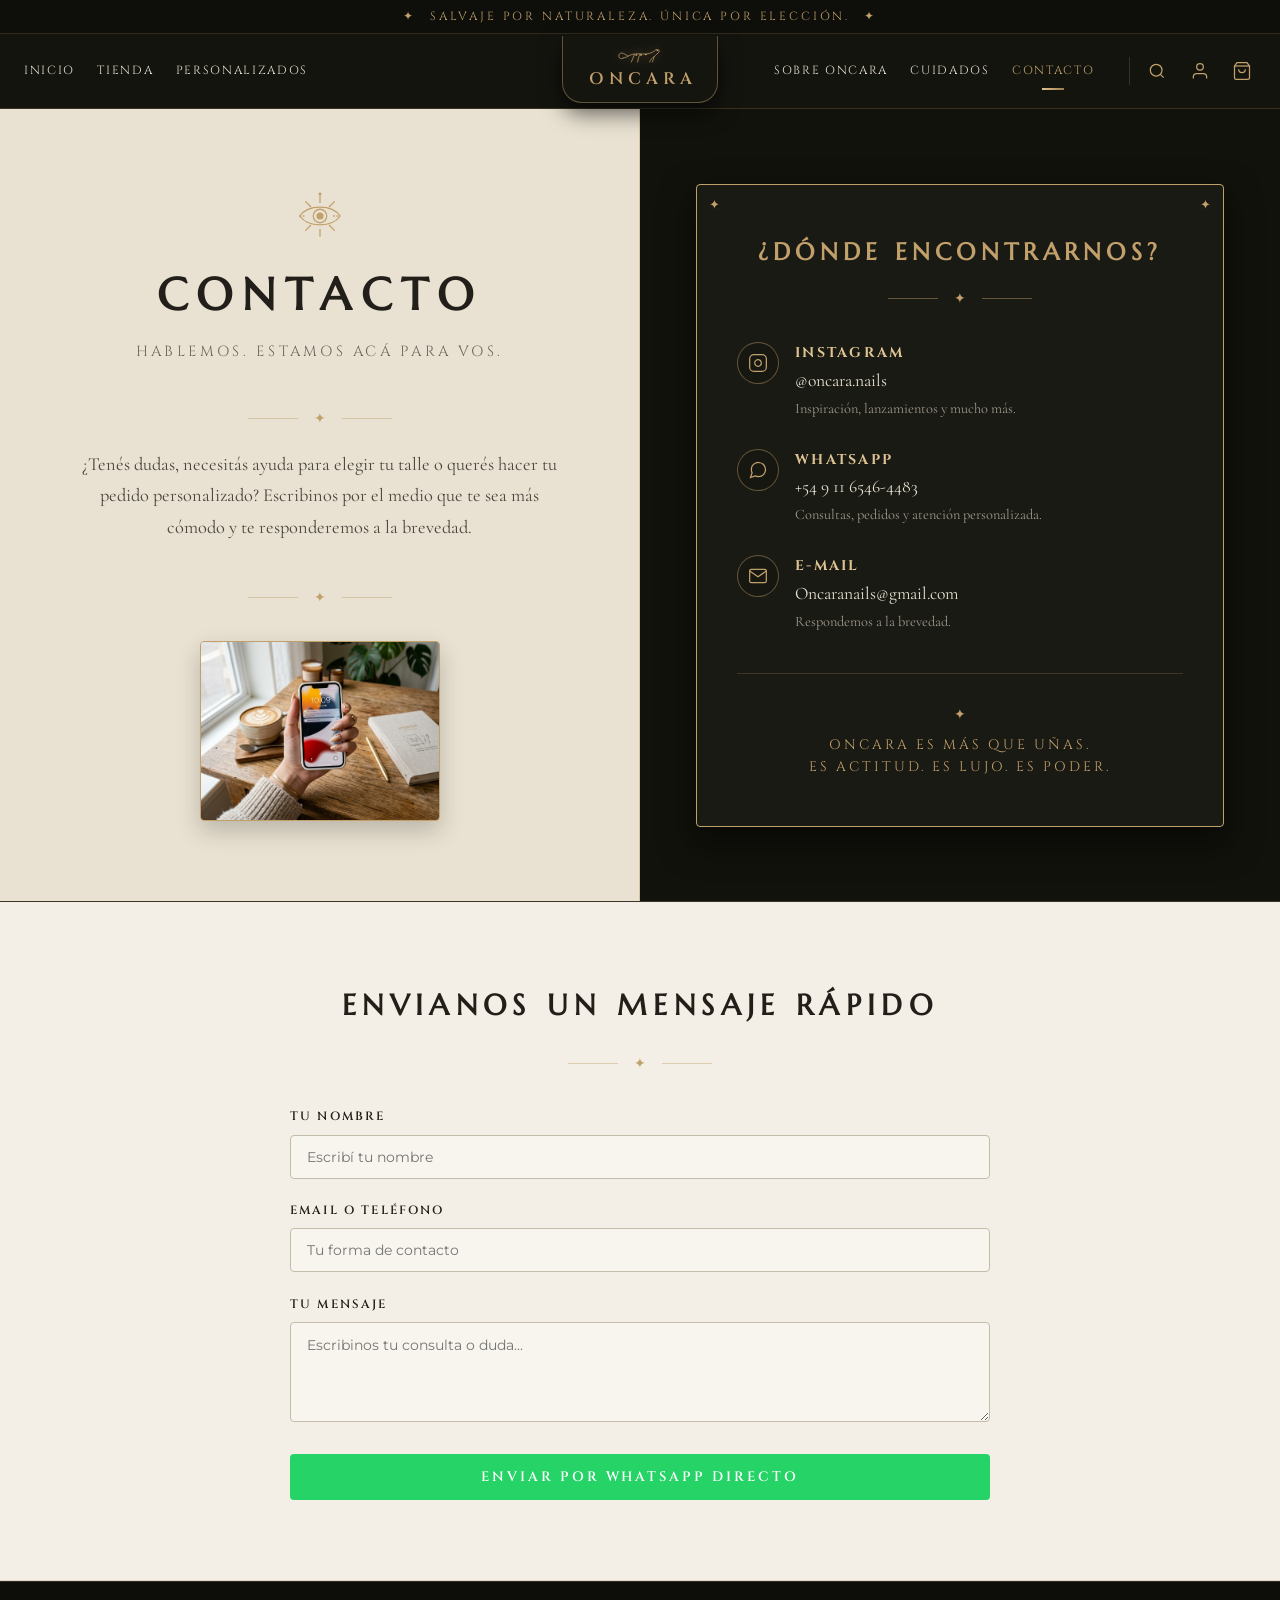
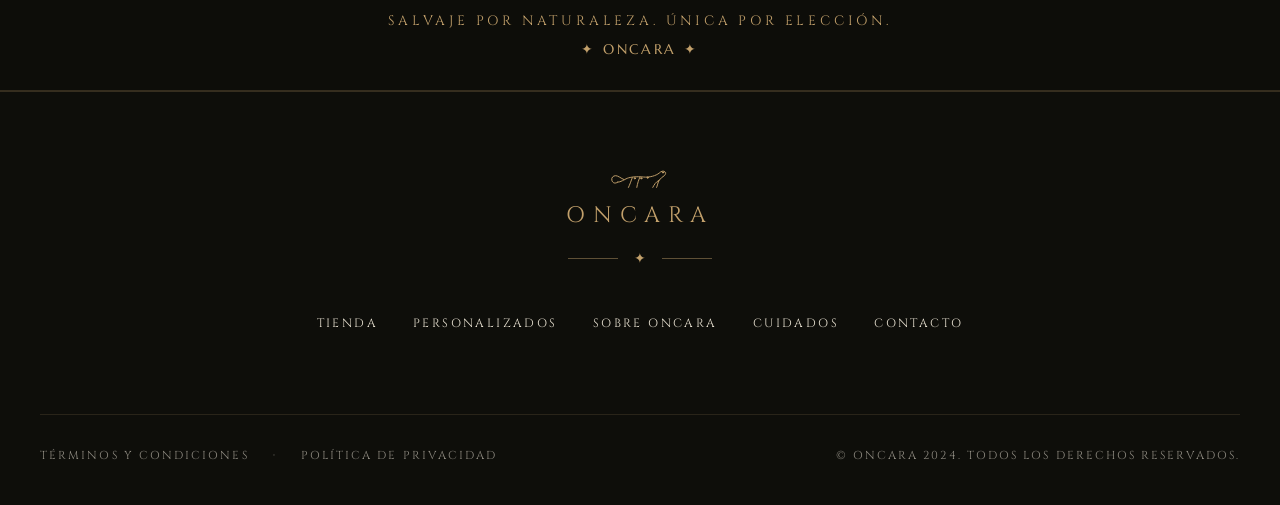
==== contacto.html @ ef911a29 "Initial commit - Oncara Nails website" ====
<!DOCTYPE html>
<html lang="es">
<head>
  <meta charset="UTF-8">
  <meta name="viewport" content="width=device-width, initial-scale=1.0">
  <title>Contacto — Hablemos. Estamos Acá Para Vos. | ONCARA</title>
  <meta name="description" content="Comunicate con Oncara. Atención personalizada por WhatsApp, Instagram y correo para dudas, asesoramiento de talles y pedidos personalizados.">
  <link rel="stylesheet" href="css/style.css">
  <link rel="icon" type="image/svg+xml" href="assets/icons/logo-jaguar.svg">
</head>
<body>

  <!-- Top Announcement Bar -->
  <div class="header-top-banner">
    <span>✦</span>
    <span>SALVAJE POR NATURALEZA. ÚNICA POR ELECCIÓN.</span>
    <span>✦</span>
  </div>

  <!-- Main Header -->
  <header class="main-header">
    <div class="header-inner">
      <nav class="nav-left">
        <a href="index.html" class="nav-link">INICIO</a>
        <a href="tienda.html" class="nav-link">TIENDA</a>
        <a href="personalizados.html" class="nav-link">PERSONALIZADOS</a>
      </nav>

      <a href="index.html" class="brand-center-badge">
        <img src="assets/icons/logo-jaguar.svg" alt="Oncara Jaguar" class="brand-logo-img">
        <span class="brand-title">ONCARA</span>
      </a>

      <div class="nav-right">
        <a href="sobre-oncara.html" class="nav-link">SOBRE ONCARA</a>
        <a href="cuidados.html" class="nav-link">CUIDADOS</a>
        <a href="contacto.html" class="nav-link active">CONTACTO</a>

        <div class="header-actions">
          <button class="icon-btn search-toggle-btn" title="Buscar" aria-label="Buscar">
            <svg viewBox="0 0 24 24" fill="none" stroke="currentColor" stroke-width="1.5"><circle cx="11" cy="11" r="7"/><line x1="20" y1="20" x2="16" y2="16"/></svg>
          </button>
          <a href="contacto.html" class="icon-btn" title="Mi Cuenta / Contacto" aria-label="Cuenta">
            <svg viewBox="0 0 24 24" fill="none" stroke="currentColor" stroke-width="1.5"><path d="M20 21v-2a4 4 0 0 0-4-4H8a4 4 0 0 0-4 4v2"/><circle cx="12" cy="7" r="4"/></svg>
          </a>
          <button class="icon-btn cart-toggle-btn" title="Bolsa de Pedidos" aria-label="Carrito">
            <svg viewBox="0 0 24 24" fill="none" stroke="currentColor" stroke-width="1.5"><path d="M6 2L3 6v14a2 2 0 0 0 2 2h14a2 2 0 0 0 2-2V6l-3-4z"/><line x1="3" y1="6" x2="21" y2="6"/><path d="M16 10a4 4 0 0 1-8 0"/></svg>
            <span class="badge-count" style="display:none;">0</span>
          </button>
        </div>
      </div>

      <button class="mobile-menu-btn" aria-label="Menú">
        <span></span>
        <span></span>
        <span></span>
      </button>
    </div>
  </header>

  <!-- Mobile Nav Drawer -->
  <div class="mobile-nav-backdrop"></div>
  <aside class="mobile-nav">
    <div>
      <button class="mobile-nav-close" aria-label="Cerrar">&times;</button>
      <div style="text-align:center; margin-top:1.5rem;">
        <img src="assets/icons/logo-jaguar.svg" alt="Oncara" style="width:48px; margin:0 auto 8px;">
        <span class="font-caps" style="color:var(--gold); letter-spacing:0.3em; font-size:1.1rem;">ONCARA</span>
      </div>
      <ul class="mobile-nav-links">
        <li><a href="index.html" class="mobile-nav-link">INICIO</a></li>
        <li><a href="tienda.html" class="mobile-nav-link">TIENDA</a></li>
        <li><a href="personalizados.html" class="mobile-nav-link">PERSONALIZADOS</a></li>
        <li><a href="sobre-oncara.html" class="mobile-nav-link">SOBRE ONCARA</a></li>
        <li><a href="cuidados.html" class="mobile-nav-link">CUIDADOS</a></li>
        <li><a href="contacto.html" class="mobile-nav-link active">CONTACTO</a></li>
      </ul>
    </div>
    <div class="mobile-nav-footer">
      <button class="btn btn-gold cart-toggle-btn" style="width:100%;">VER MI BOLSA</button>
    </div>
  </aside>

  <!-- SECTION: CONTACTO SPLIT (Faithful to media_1790832886412.jpg - Bottom Half) -->
  <section class="section-contacto-split">
    <!-- Left Cream Column -->
    <div class="contacto-left-cream">
      <img src="assets/icons/eye-rays.svg" alt="Mística" style="width:54px; margin-bottom:1rem;">
      <h1 class="contacto-title">CONTACTO</h1>
      <p class="contacto-subtitle">HABLEMOS. ESTAMOS ACÁ PARA VOS.</p>
      
      <div class="ornament-divider">
        <span class="ornament-star">✦</span>
      </div>

      <p class="contacto-desc">
        ¿Tenés dudas, necesitás ayuda para elegir tu talle o querés hacer tu pedido personalizado? Escribinos por el medio que te sea más cómodo y te responderemos a la brevedad.
      </p>

      <div class="ornament-divider" style="margin: 0.5rem 0 2rem; justify-content: flex-start;">
        <span class="ornament-star">✦</span>
      </div>

      <div class="contacto-bottom-still">
        <img src="assets/images/contacto_hand_master.jpg?v=oncara6" alt="Contacto Oncara Nails - Hablemos">
      </div>
    </div>

    <!-- Right Dark Luxury Column -->
    <div class="contacto-right-card-wrap">
      <div class="contacto-luxury-card card-filigree-corners">
        <h2 class="donde-encontrarnos-title">¿DÓNDE ENCONTRARNOS?</h2>
        
        <div class="ornament-divider" style="margin-top:-1.2rem; margin-bottom:2rem;">
          <span class="ornament-star">✦</span>
        </div>

        <div class="contact-channels-list">
          <!-- Instagram -->
          <div class="contact-channel-item">
            <div class="channel-icon">
              <svg viewBox="0 0 24 24" fill="none" stroke="currentColor" stroke-width="1.5"><rect x="2" y="2" width="20" height="20" rx="5"/><path d="M16 11.37A4 4 0 1 1 12.63 8 4 4 0 0 1 16 11.37z"/><line x1="17.5" y1="6.5" x2="17.51" y2="6.5"/></svg>
            </div>
            <div class="channel-info">
              <h4>INSTAGRAM</h4>
              <a href="https://instagram.com/oncara.nails" target="_blank">@oncara.nails</a>
              <p>Inspiración, lanzamientos y mucho más.</p>
            </div>
          </div>

          <!-- WhatsApp -->
          <div class="contact-channel-item">
            <div class="channel-icon">
              <svg viewBox="0 0 24 24" fill="none" stroke="currentColor" stroke-width="1.5"><path d="M21 11.5a8.38 8.38 0 0 1-.9 3.8 8.5 8.5 0 0 1-7.6 4.7 8.38 8.38 0 0 1-3.8-.9L3 21l1.9-5.7a8.38 8.38 0 0 1-.9-3.8 8.5 8.5 0 0 1 4.7-7.6 8.38 8.38 0 0 1 3.8-.9h.5a8.48 8.48 0 0 1 8 8v.5z"/></svg>
            </div>
            <div class="channel-info">
              <h4>WHATSAPP</h4>
              <a href="https://wa.me/5491165464483?text=Hola%20Oncara!%20Quisiera%20hacer%20una%20consulta" target="_blank">+54 9 11 6546-4483</a>
              <p>Consultas, pedidos y atención personalizada.</p>
            </div>
          </div>

          <!-- Email -->
          <div class="contact-channel-item">
            <div class="channel-icon">
              <svg viewBox="0 0 24 24" fill="none" stroke="currentColor" stroke-width="1.5"><path d="M4 4h16c1.1 0 2 .9 2 2v12c0 1.1-.9 2-2 2H4c-1.1 0-2-.9-2-2V6c0-1.1.9-2 2-2z"/><polyline points="22,6 12,13 2,6"/></svg>
            </div>
            <div class="channel-info">
              <h4>E-MAIL</h4>
              <a href="mailto:Oncaranails@gmail.com">Oncaranails@gmail.com</a>
              <p>Respondemos a la brevedad.</p>
            </div>
          </div>
        </div>

        <!-- Quote Box -->
        <div class="contact-quote-box">
          <div class="ornament-star" style="margin-bottom:8px;">✦</div>
          <p class="contact-quote-text">
            ONCARA ES MÁS QUE UÑAS.<br>
            ES ACTITUD. ES LUJO. ES PODER.
          </p>
        </div>
      </div>
    </div>
  </section>

  <!-- QUICK MESSAGE FORM SECTION (Cream Background) -->
  <section class="section-custom-form" style="background-color: var(--bg-cream-light);">
    <div class="custom-form-container" style="max-width: 700px;">
      <h2 class="form-main-title" style="font-size: 1.8rem; margin-bottom: 1.5rem;">ENVIANOS UN MENSAJE RÁPIDO</h2>
      
      <div class="ornament-divider" style="margin-bottom: 2rem;">
        <span class="ornament-star">✦</span>
      </div>

      <form onsubmit="event.preventDefault(); const n = document.querySelector('#contactName').value; const m = document.querySelector('#contactMsg').value; window.open(`https://wa.me/5491165464483?text=Hola!%20Soy%20${encodeURIComponent(n)}%20y%20les%20escribo%20desde%20la%20web:%20${encodeURIComponent(m)}`, '_blank');">
        <div class="form-group">
          <label class="form-label" for="contactName">TU NOMBRE</label>
          <input type="text" id="contactName" placeholder="Escribí tu nombre" required class="form-input">
        </div>

        <div class="form-group">
          <label class="form-label" for="contactEmail">EMAIL O TELÉFONO</label>
          <input type="text" id="contactEmail" placeholder="Tu forma de contacto" required class="form-input">
        </div>

        <div class="form-group">
          <label class="form-label" for="contactMsg">TU MENSAJE</label>
          <textarea id="contactMsg" placeholder="Escribinos tu consulta o duda..." required class="form-textarea" style="min-height:100px;"></textarea>
        </div>

        <div class="form-submit-row" style="margin-top: 1.5rem;">
          <button type="submit" class="btn btn-whatsapp" style="width: 100%; padding: 14px;">
            ENVIAR POR WHATSAPP DIRECTO
          </button>
        </div>
      </form>
    </div>
  </section>

  <!-- BOTTOM FINAL TAGLINE STRIP -->
  <section class="section-final-tagline">
    <span>SALVAJE POR NATURALEZA. ÚNICA POR ELECCIÓN.</span>
    <div style="margin-top:6px;">
      <span style="letter-spacing:0.2em; font-family:var(--font-heading); color:var(--gold);">✦ ONCARA ✦</span>
    </div>
  </section>

  <!-- MAIN FOOTER -->
  <footer class="main-footer">
    <div class="footer-top">
      <div class="footer-logo-wrap">
        <img src="assets/icons/logo-jaguar.svg" alt="Oncara Jaguar" class="footer-logo-img">
        <span class="footer-brand-name">ONCARA</span>
        <div class="ornament-divider" style="margin: 0.8rem 0;">
          <span class="ornament-star">✦</span>
        </div>
      </div>

      <nav class="footer-nav">
        <a href="tienda.html" class="footer-nav-link">TIENDA</a>
        <a href="personalizados.html" class="footer-nav-link">PERSONALIZADOS</a>
        <a href="sobre-oncara.html" class="footer-nav-link">SOBRE ONCARA</a>
        <a href="cuidados.html" class="footer-nav-link">CUIDADOS</a>
        <a href="contacto.html" class="footer-nav-link active">CONTACTO</a>
      </nav>
    </div>

    <div class="footer-bottom">
      <div class="footer-legal-links">
        <a href="#">TÉRMINOS Y CONDICIONES</a>
        <span>·</span>
        <a href="#">POLÍTICA DE PRIVACIDAD</a>
      </div>
      <div>
        <span>© ONCARA 2024. TODOS LOS DERECHOS RESERVADOS.</span>
      </div>
    </div>
  </footer>

  <!-- CART / WISHLIST DRAWER -->
  <div class="cart-drawer-backdrop"></div>
  <aside class="cart-drawer">
    <div class="cart-drawer-header">
      <span class="cart-title">TU BOLSA DE JOYAS</span>
      <button class="cart-close-btn" aria-label="Cerrar">&times;</button>
    </div>
    <div class="cart-items-body"></div>
    <div class="cart-drawer-footer">
      <div class="cart-subtotal">
        <span>SUBTOTAL</span>
        <span class="cart-subtotal-val">$0</span>
      </div>
      <button class="btn btn-whatsapp cart-checkout-btn" style="width:100%;">
        FINALIZAR POR WHATSAPP
      </button>
    </div>
  </aside>

  <!-- SEARCH MODAL -->
  <div class="modal-backdrop"></div>
  <div class="search-modal">
    <div class="search-input-wrap">
      <input type="text" id="searchInput" placeholder="Buscar canales, consultas, contacto...">
      <button class="search-close-btn">&times;</button>
    </div>
    <ul class="search-results-list"></ul>
  </div>

  <script src="js/main.js"></script>
</body>
</html>
---- css/style.css ----
/* ==========================================================================
   ONCARA — Press-On Nails de Lujo & Almas Salvajes
   Enhanced Stylesheet & Luxury Framing System
   ========================================================================== */

@import url('https://fonts.googleapis.com/css2?family=Cinzel:wght@400;500;600;700&family=Cormorant+Garamond:ital,wght@0,300;0,400;0,500;0,600;0,700;1,400;1,600&family=Cormorant+SC:wght@400;500;600;700&family=Marcellus&family=Montserrat:wght@300;400;500;600&family=Playfair+Display:ital,wght@0,400;0,600;0,700;1,400&display=swap');

:root {
  --bg-dark: #151510;
  --bg-dark-card: #1c1c15;
  --bg-dark-accent: #23251c;
  --bg-cream: #E9E2D2;
  --bg-cream-card: #dfd7c3;
  --bg-cream-light: #F4EFE6;
  --bg-olive: #3A4028;
  --bg-olive-dark: #272C1B;
  --bordeaux: #5A1F22;
  
  --gold: #C2A06B;
  --gold-light: #DFC493;
  --gold-dark: #967645;
  --gold-gradient: linear-gradient(135deg, #DFC493 0%, #C2A06B 50%, #967645 100%);
  --gold-glow: 0 0 15px rgba(194, 160, 107, 0.35);
  
  --text-dark: #221F1A;
  --text-cream: #E9E2D2;
  --text-gold: #C2A06B;
  --text-muted: #8E8A80;
  --text-muted-dark: #6C685F;
  
  --border-gold: rgba(194, 160, 107, 0.45);
  --border-gold-subtle: rgba(194, 160, 107, 0.22);
  --border-cream: rgba(233, 226, 210, 0.2);
  
  --font-serif: 'Cormorant Garamond', 'Playfair Display', Georgia, serif;
  --font-heading: 'Marcellus', 'Cinzel', serif;
  --font-caps: 'Cinzel', 'Cormorant SC', serif;
  --font-sans: 'Montserrat', -apple-system, BlinkMacSystemFont, sans-serif;
  
  --transition: all 0.35s cubic-bezier(0.25, 1, 0.5, 1);
  --radius-sm: 4px;
  --radius-md: 8px;
}

/* Base Reset */
*, *::before, *::after {
  box-sizing: border-box;
  margin: 0;
  padding: 0;
}

html {
  scroll-behavior: smooth;
  font-size: 16px;
  background-color: var(--bg-dark);
  overflow-x: hidden;
  width: 100%;
}

body {
  font-family: var(--font-serif);
  color: var(--text-cream);
  background-color: var(--bg-dark);
  line-height: 1.6;
  overflow-x: hidden;
  width: 100%;
  max-width: 100vw;
  position: relative;
  -webkit-font-smoothing: antialiased;
}

a {
  color: inherit;
  text-decoration: none;
  transition: var(--transition);
}

img {
  max-width: 100%;
  height: auto;
  display: block;
}

button, input, select, textarea {
  font-family: inherit;
}

/* Screen reader only utility */
.sr-only {
  position: absolute;
  width: 1px;
  height: 1px;
  padding: 0;
  margin: -1px;
  overflow: hidden;
  clip: rect(0, 0, 0, 0);
  border: 0;
}

/* ==========================================================================
   Header & Navigation
   ========================================================================== */
.header-top-banner {
  background-color: #0E0E0A;
  border-bottom: 1px solid rgba(194, 160, 107, 0.2);
  padding: 7px 20px;
  text-align: center;
  font-family: var(--font-caps);
  font-size: 0.74rem;
  letter-spacing: 0.24em;
  color: var(--gold);
  display: flex;
  justify-content: center;
  align-items: center;
  gap: 14px;
}

.main-header {
  position: sticky;
  top: 0;
  z-index: 1000;
  background-color: rgba(21, 21, 16, 0.95);
  backdrop-filter: blur(12px);
  -webkit-backdrop-filter: blur(12px);
  border-bottom: 1px solid var(--border-gold-subtle);
  transition: var(--transition);
}

.main-header.scrolled {
  box-shadow: 0 6px 25px rgba(0, 0, 0, 0.5);
  background-color: rgba(18, 18, 13, 0.98);
}

.header-inner {
  max-width: 1480px;
  margin: 0 auto;
  padding: 0 2.5rem;
  display: grid;
  grid-template-columns: 1fr auto 1fr;
  column-gap: 3.5rem;
  align-items: center;
  min-height: 74px;
  position: relative;
}

.nav-left {
  display: flex;
  align-items: center;
  gap: 2rem;
  justify-content: flex-start;
}

.nav-right {
  display: flex;
  align-items: center;
  gap: 2rem;
  justify-content: flex-end;
  padding-left: 1.5rem;
}

.nav-link {
  font-family: var(--font-caps);
  font-size: 0.78rem;
  letter-spacing: 0.18em;
  color: var(--text-cream);
  text-transform: uppercase;
  position: relative;
  padding: 6px 0;
  white-space: nowrap;
  flex-shrink: 0;
  transition: var(--transition);
}

.nav-link:hover, .nav-link.active {
  color: var(--gold);
}

.nav-link.active::after {
  content: '';
  position: absolute;
  bottom: -4px;
  left: 50%;
  transform: translateX(-50%);
  width: 22px;
  height: 2px;
  background: var(--gold-gradient);
}

/* Center Hanging Badge with Leopard Logo */
.brand-center-badge {
  display: flex;
  flex-direction: column;
  align-items: center;
  justify-content: center;
  text-decoration: none;
  background-color: #151510;
  padding: 10px 26px 12px;
  border-bottom-left-radius: 20px;
  border-bottom-right-radius: 20px;
  border: 1px solid var(--border-gold);
  border-top: none;
  box-shadow: 0 10px 22px rgba(0,0,0,0.6);
  transition: var(--transition);
  margin: -2px 1rem 0;
  z-index: 10;
  flex-shrink: 0;
}

.brand-center-badge:hover {
  transform: translateY(2px);
  box-shadow: var(--gold-glow);
}

.brand-logo-img {
  width: 58px;
  height: auto;
  filter: drop-shadow(0 0 5px rgba(194, 160, 107, 0.45));
}

.brand-title {
  font-family: var(--font-caps);
  font-size: 1.15rem;
  font-weight: 600;
  letter-spacing: 0.35em;
  color: var(--gold);
  margin-top: 2px;
  margin-left: 0.35em;
}

/* Header Action Icons */
.header-actions {
  display: flex;
  align-items: center;
  gap: 1.1rem;
  margin-left: 1.2rem;
  padding-left: 1.2rem;
  border-left: 1px solid var(--border-gold-subtle);
  flex-shrink: 0;
}

.icon-btn {
  background: none;
  border: none;
  color: var(--gold);
  cursor: pointer;
  padding: 4px;
  display: flex;
  align-items: center;
  justify-content: center;
  position: relative;
  transition: var(--transition);
}

.icon-btn:hover {
  transform: translateY(-2px);
  filter: drop-shadow(0 0 6px rgba(194, 160, 107, 0.6));
}

.icon-btn svg {
  width: 20px;
  height: 20px;
}

.badge-count {
  position: absolute;
  top: -4px;
  right: -6px;
  background-color: var(--bordeaux);
  color: #fff;
  font-size: 0.65rem;
  font-family: var(--font-sans);
  font-weight: 600;
  width: 16px;
  height: 16px;
  border-radius: 50%;
  display: flex;
  align-items: center;
  justify-content: center;
  border: 1px solid var(--gold);
}

/* Mobile Toggle */
.mobile-menu-btn {
  display: none;
  background: none;
  border: none;
  cursor: pointer;
  padding: 8px;
  flex-direction: column;
  gap: 5px;
}

.mobile-menu-btn span {
  display: block;
  width: 24px;
  height: 2px;
  background-color: var(--gold);
  transition: var(--transition);
}

/* Mobile Nav Drawer */
.mobile-nav {
  position: fixed;
  top: 0;
  right: 0;
  width: 85%;
  max-width: 360px;
  height: 100vh;
  background-color: var(--bg-dark);
  border-left: 1px solid var(--border-gold);
  padding: 2.5rem 1.8rem;
  z-index: 1001;
  display: none;
  flex-direction: column;
  justify-content: space-between;
  box-shadow: -10px 0 30px rgba(0,0,0,0.8);
}

.mobile-nav.open {
  display: flex;
  animation: slideDrawer 0.3s cubic-bezier(0.25, 1, 0.5, 1) forwards;
}

@keyframes slideDrawer {
  from {
    transform: translateX(100%);
  }
  to {
    transform: translateX(0);
  }
}

.mobile-nav-close {
  align-self: flex-end;
  background: none;
  border: none;
  color: var(--gold);
  font-size: 1.8rem;
  cursor: pointer;
}

.mobile-nav-links {
  list-style: none;
  display: flex;
  flex-direction: column;
  gap: 1.5rem;
  margin-top: 2rem;
}

.mobile-nav-link {
  font-family: var(--font-caps);
  font-size: 1.05rem;
  letter-spacing: 0.2em;
  color: var(--text-cream);
  display: block;
  border-bottom: 1px solid var(--border-gold-subtle);
  padding-bottom: 0.8rem;
}

.mobile-nav-link.active, .mobile-nav-link:hover {
  color: var(--gold);
}

.mobile-nav-footer {
  text-align: center;
  padding-top: 2rem;
  border-top: 1px solid var(--border-gold-subtle);
}

.mobile-nav-backdrop {
  position: fixed;
  inset: 0;
  background-color: rgba(0,0,0,0.7);
  z-index: 1000;
  opacity: 0;
  visibility: hidden;
  transition: var(--transition);
}

.mobile-nav-backdrop.open {
  opacity: 1;
  visibility: visible;
}

/* ==========================================================================
   Common Typography, Buttons & Dividers
   ========================================================================== */
.font-heading {
  font-family: var(--font-heading);
  letter-spacing: 0.16em;
  text-transform: uppercase;
}

.font-serif {
  font-family: var(--font-serif);
}

.font-caps {
  font-family: var(--font-caps);
  letter-spacing: 0.2em;
}

.gold-text {
  color: var(--gold);
}

.dark-text {
  color: var(--text-dark);
}

.cream-text {
  color: var(--text-cream);
}

/* Buttons */
.btn {
  display: inline-flex;
  align-items: center;
  justify-content: center;
  gap: 10px;
  font-family: var(--font-caps);
  font-size: 0.78rem;
  letter-spacing: 0.22em;
  text-transform: uppercase;
  padding: 12px 28px;
  border-radius: var(--radius-sm);
  cursor: pointer;
  transition: var(--transition);
  position: relative;
  text-align: center;
}

.btn-primary-dark {
  background-color: #1A1A14;
  color: var(--gold);
  border: 1px solid var(--gold);
}

.btn-primary-dark:hover {
  background-color: var(--gold);
  color: #1A1A14;
  box-shadow: var(--gold-glow);
}

.btn-gold {
  background: var(--gold-gradient);
  color: #151510;
  border: 1px solid var(--gold-light);
  font-weight: 600;
}

.btn-gold:hover {
  background: #E8D1A8;
  box-shadow: 0 0 20px rgba(194, 160, 107, 0.6);
  transform: translateY(-2px);
}

.btn-outline-gold {
  background: transparent;
  color: var(--gold);
  border: 1px solid var(--gold);
}

.btn-outline-gold:hover {
  background: rgba(194, 160, 107, 0.15);
  box-shadow: var(--gold-glow);
}

.btn-outline-dark {
  background: transparent;
  color: var(--text-dark);
  border: 1px solid var(--text-dark);
}

.btn-outline-dark:hover {
  background: var(--text-dark);
  color: var(--bg-cream);
}

.btn-whatsapp {
  background-color: #25D366;
  color: #fff;
  border: none;
  font-weight: 600;
}

.btn-whatsapp:hover {
  background-color: #1EBE5D;
  box-shadow: 0 4px 15px rgba(37, 211, 102, 0.4);
}

/* Section Dividers & Ornaments */
.ornament-divider {
  display: flex;
  align-items: center;
  justify-content: center;
  gap: 16px;
  margin: 1.2rem auto;
}

.ornament-divider::before, .ornament-divider::after {
  content: '';
  height: 1px;
  width: 50px;
  background: var(--border-gold);
}

.ornament-star {
  color: var(--gold);
  font-size: 0.9rem;
}

.ornament-moon {
  letter-spacing: 0.25em;
  color: var(--gold);
  font-size: 0.85rem;
}

/* ==========================================================================
   HOME PAGE (Impeccably Framed)
   ========================================================================== */

/* Hero Split */
.hero-split-section {
  display: grid;
  grid-template-columns: 1fr 1fr;
  min-height: 560px;
  background-color: #12120C;
  border-bottom: 1px solid var(--border-gold-subtle);
  align-items: stretch;
}

.hero-left-cream {
  background-color: var(--bg-cream);
  color: var(--text-dark);
  padding: 4.5rem 3.5rem;
  display: flex;
  flex-direction: column;
  justify-content: center;
  align-items: center;
  text-align: center;
  position: relative;
  border-right: 1px solid var(--border-gold);
}

.hero-botanical-bg {
  position: absolute;
  inset: 0;
  background-image: 
    radial-gradient(circle at 15% 20%, rgba(194, 160, 107, 0.15) 0%, transparent 40%),
    radial-gradient(circle at 85% 80%, rgba(58, 64, 40, 0.08) 0%, transparent 40%);
  pointer-events: none;
}

.hero-mystic-icon {
  width: 52px;
  height: 52px;
  margin-bottom: 1.2rem;
  filter: drop-shadow(0 2px 4px rgba(0,0,0,0.1));
}

.hero-title {
  font-family: var(--font-heading);
  font-size: 2.3rem;
  font-weight: 500;
  line-height: 1.25;
  letter-spacing: 0.16em;
  color: var(--text-dark);
  margin-bottom: 1.2rem;
  text-transform: uppercase;
}

.hero-subtitle {
  font-family: var(--font-caps);
  font-size: 0.88rem;
  letter-spacing: 0.22em;
  color: var(--text-muted-dark);
  margin-bottom: 2rem;
  text-transform: uppercase;
}

.hero-right-dark {
  position: relative;
  background-color: #12120C;
  display: flex;
  align-items: center;
  justify-content: center;
  overflow: hidden;
}

.hero-photo-hand {
  width: 100%;
  height: 100%;
  object-fit: cover;
  object-position: center;
  display: block;
  transition: transform 0.8s ease;
}

.hero-right-dark:hover .hero-photo-hand {
  transform: scale(1.03);
}

/* History Mirror Section */
.section-history {
  background-color: var(--bg-cream-light);
  color: var(--text-dark);
  padding: 5rem 2rem;
  border-bottom: 1px solid var(--border-gold-subtle);
}

.history-grid {
  max-width: 1200px;
  margin: 0 auto;
  display: grid;
  grid-template-columns: 1fr 1fr;
  gap: 4rem;
  align-items: center;
}

.section-label {
  font-family: var(--font-caps);
  font-size: 0.78rem;
  letter-spacing: 0.25em;
  color: var(--gold-dark);
  margin-bottom: 0.6rem;
  text-transform: uppercase;
}

.section-title-dark {
  font-family: var(--font-heading);
  font-size: 2.2rem;
  letter-spacing: 0.14em;
  line-height: 1.25;
  color: var(--text-dark);
  margin-bottom: 1.2rem;
}

.section-desc-dark {
  font-family: var(--font-serif);
  font-size: 1.15rem;
  line-height: 1.7;
  color: #4A463E;
  margin-bottom: 2rem;
}

.history-image-col {
  display: flex;
  justify-content: center;
}

.ornate-mirror-frame {
  position: relative;
  border-radius: 180px 180px 12px 12px;
  overflow: hidden;
  border: 2px solid var(--gold);
  box-shadow: 0 15px 35px rgba(0, 0, 0, 0.3), 0 0 20px rgba(194, 160, 107, 0.2);
  max-width: 360px;
  width: 100%;
  aspect-ratio: 4 / 5;
  background-color: #12120C;
}

.ornate-mirror-img {
  width: 100%;
  height: 100%;
  object-fit: cover;
  transition: transform 0.6s ease;
}

.ornate-mirror-frame:hover .ornate-mirror-img {
  transform: scale(1.05);
}

/* Brand Full-Width Banner */
.section-brand-banner {
  background-color: var(--bg-dark);
  color: var(--text-cream);
  padding: 5rem 2rem;
  border-bottom: 1px solid var(--border-gold-subtle);
}

.brand-banner-grid {
  max-width: 1300px;
  margin: 0 auto;
  display: grid;
  grid-template-columns: 0.85fr 1.3fr 0.85fr;
  gap: 2.5rem;
  align-items: center;
}

.brand-banner-side-img {
  border-radius: var(--radius-sm);
  overflow: hidden;
  border: 1.5px solid var(--border-gold);
  box-shadow: 0 12px 30px rgba(0,0,0,0.6);
  aspect-ratio: 4 / 3;
  background-color: #0E0E0A;
}

.brand-banner-side-img img {
  width: 100%;
  height: 100%;
  object-fit: cover;
  transition: transform 0.6s ease;
}

.brand-banner-side-img:hover img {
  transform: scale(1.05);
}

.brand-banner-center {
  text-align: center;
  padding: 1rem;
}

.brand-banner-title {
  font-family: var(--font-heading);
  font-size: 2.8rem;
  letter-spacing: 0.22em;
  color: var(--gold);
  margin-bottom: 0.6rem;
}

.brand-banner-sub {
  font-family: var(--font-caps);
  font-size: 1.05rem;
  letter-spacing: 0.2em;
  color: var(--text-cream);
  line-height: 1.5;
  margin-bottom: 1.5rem;
}

/* Colecciones Cards System (Uniform 1:1 Aspect Ratio) */
.section-collections {
  background-color: var(--bg-cream);
  color: var(--text-dark);
  padding: 5.5rem 2rem;
}

.collections-header {
  text-align: center;
  max-width: 800px;
  margin: 0 auto 3.5rem;
}

.collections-container {
  max-width: 1300px;
  margin: 0 auto;
}

.collections-grid {
  display: grid;
  grid-template-columns: repeat(4, 1fr);
  gap: 2rem;
}

.collection-card {
  background-color: #F8F5EE;
  border-radius: var(--radius-md);
  border: 1px solid rgba(194, 160, 107, 0.4);
  padding: 1.4rem;
  text-align: center;
  display: flex;
  flex-direction: column;
  transition: var(--transition);
  box-shadow: 0 8px 20px rgba(0,0,0,0.06);
}

.collection-card:hover {
  transform: translateY(-6px);
  box-shadow: 0 16px 36px rgba(0,0,0,0.12);
  border-color: var(--gold);
}

.card-img-wrapper {
  width: 100%;
  aspect-ratio: 1 / 1;
  border-radius: var(--radius-sm);
  overflow: hidden;
  margin-bottom: 1.2rem;
  position: relative;
  background: #171712;
  border: 1px solid rgba(194, 160, 107, 0.35);
  box-shadow: 0 6px 16px rgba(0, 0, 0, 0.1);
  display: flex;
  align-items: center;
  justify-content: center;
}

.card-img-wrapper img {
  width: 100%;
  height: 100%;
  object-fit: cover;
  transition: transform 0.6s ease;
}

.collection-card:hover .card-img-wrapper img {
  transform: scale(1.05);
}

.card-title {
  font-family: var(--font-heading);
  font-size: 1.25rem;
  letter-spacing: 0.18em;
  color: var(--text-dark);
  margin-bottom: 0.4rem;
  text-transform: uppercase;
}

.card-desc {
  font-family: var(--font-serif);
  font-size: 0.95rem;
  color: var(--text-muted-dark);
  line-height: 1.4;
  margin-bottom: 1rem;
  flex-grow: 1;
}

.card-price {
  font-family: var(--font-sans);
  font-size: 1rem;
  font-weight: 600;
  color: var(--gold-dark);
  letter-spacing: 0.05em;
  margin-bottom: 1.2rem;
}

.card-actions {
  display: flex;
  gap: 8px;
}

.card-actions .btn {
  flex: 1;
  padding: 10px 12px;
  font-size: 0.72rem;
}

.collections-bottom-cta {
  text-align: center;
  margin-top: 3.5rem;
}

/* Section Handmade Olive */
.section-handmade-olive {
  background-color: var(--bg-olive);
  color: var(--text-cream);
  padding: 5rem 2rem;
  text-align: center;
  position: relative;
  border-top: 1px solid var(--border-gold-subtle);
  border-bottom: 1px solid var(--border-gold-subtle);
}

.olive-title {
  font-family: var(--font-heading);
  font-size: 2.2rem;
  letter-spacing: 0.22em;
  color: var(--gold-light);
  margin-bottom: 0.5rem;
}

.olive-subtitle {
  font-family: var(--font-caps);
  font-size: 1.15rem;
  letter-spacing: 0.25em;
  color: var(--text-cream);
  margin-bottom: 3.5rem;
}

.olive-features-grid {
  max-width: 1100px;
  margin: 0 auto;
  display: grid;
  grid-template-columns: repeat(4, 1fr);
  gap: 2rem;
}

.olive-feature-item {
  display: flex;
  flex-direction: column;
  align-items: center;
}

.olive-icon-circle {
  width: 68px;
  height: 68px;
  border-radius: 50%;
  border: 1px solid var(--gold);
  background: rgba(21, 21, 16, 0.4);
  display: flex;
  align-items: center;
  justify-content: center;
  margin-bottom: 1.2rem;
  transition: var(--transition);
}

.olive-feature-item:hover .olive-icon-circle {
  transform: translateY(-4px);
  background: rgba(194, 160, 107, 0.25);
  box-shadow: var(--gold-glow);
}

.olive-icon-circle img {
  width: 32px;
  height: 32px;
}

.olive-feature-label {
  font-family: var(--font-caps);
  font-size: 0.84rem;
  letter-spacing: 0.2em;
  color: var(--text-cream);
  text-transform: uppercase;
}

/* Newsletter */
.section-newsletter {
  background-color: #232219;
  background-image: 
    linear-gradient(rgba(26, 26, 20, 0.9), rgba(26, 26, 20, 0.95)),
    radial-gradient(circle at center, rgba(194, 160, 107, 0.15) 0%, transparent 60%);
  color: var(--text-cream);
  padding: 5rem 2rem;
  text-align: center;
  border-bottom: 1px solid var(--border-gold-subtle);
}

.newsletter-box {
  max-width: 680px;
  margin: 0 auto;
}

.newsletter-title {
  font-family: var(--font-heading);
  font-size: 2.2rem;
  letter-spacing: 0.22em;
  color: var(--gold);
  margin-bottom: 0.8rem;
}

.newsletter-desc {
  font-family: var(--font-serif);
  font-size: 1.1rem;
  line-height: 1.6;
  color: #C5BFB3;
  margin-bottom: 2.2rem;
}

.newsletter-form {
  display: flex;
  max-width: 520px;
  margin: 0 auto 2rem;
  border: 1px solid var(--gold);
  border-radius: var(--radius-sm);
  overflow: hidden;
  background-color: rgba(21, 21, 16, 0.8);
}

.newsletter-input {
  flex: 1;
  padding: 14px 20px;
  background: transparent;
  border: none;
  color: var(--text-cream);
  font-family: var(--font-sans);
  font-size: 0.9rem;
  outline: none;
}

.newsletter-btn {
  background: var(--gold-gradient);
  color: #151510;
  border: none;
  font-family: var(--font-caps);
  font-size: 0.75rem;
  letter-spacing: 0.2em;
  font-weight: 600;
  padding: 0 24px;
  cursor: pointer;
  transition: var(--transition);
}

.newsletter-btn:hover {
  background: #E8D1A8;
}

.social-links {
  display: flex;
  justify-content: center;
  gap: 1.4rem;
}

.social-link {
  width: 40px;
  height: 40px;
  border-radius: 50%;
  border: 1px solid var(--border-gold);
  display: flex;
  align-items: center;
  justify-content: center;
  color: var(--gold);
  transition: var(--transition);
}

.social-link:hover {
  border-color: var(--gold-light);
  transform: translateY(-3px);
  box-shadow: var(--gold-glow);
}

.social-link svg {
  width: 18px;
  height: 18px;
}

/* Values Bar */
.section-values-bar {
  background-color: var(--bg-cream);
  color: var(--text-dark);
  padding: 4rem 2rem;
  border-bottom: 1px solid rgba(0,0,0,0.1);
}

.values-grid {
  max-width: 1200px;
  margin: 0 auto;
  display: grid;
  grid-template-columns: repeat(4, 1fr);
  gap: 2rem;
  text-align: center;
}

.value-item {
  display: flex;
  flex-direction: column;
  align-items: center;
}

.value-icon {
  width: 48px;
  height: 48px;
  margin-bottom: 1rem;
}

.value-title {
  font-family: var(--font-caps);
  font-size: 0.88rem;
  letter-spacing: 0.18em;
  color: var(--text-dark);
  margin-bottom: 0.35rem;
  font-weight: 600;
}

.value-subtitle {
  font-family: var(--font-serif);
  font-style: italic;
  font-size: 0.98rem;
  color: var(--text-muted-dark);
}

/* ==========================================================================
   SOBRE ONCARA (Fixed Hero & Impeccable Framing)
   ========================================================================== */
.sobre-hero-split {
  display: grid;
  grid-template-columns: 1.25fr 0.75fr;
  min-height: 520px;
  background-color: #12120C;
  border-bottom: 1px solid var(--border-gold-subtle);
  align-items: stretch;
}

.sobre-hero-left {
  position: relative;
  background-color: #12120C;
  display: flex;
  align-items: center;
  justify-content: center;
  overflow: hidden;
  border-right: 1px solid var(--border-gold-subtle);
}

.sobre-hero-photo {
  width: 100%;
  height: 100%;
  object-fit: cover;
  object-position: center;
  display: block;
}

/* In case clean background with HTML text is used: */
.sobre-hero-overlay-text {
  position: absolute;
  inset: 0;
  display: flex;
  flex-direction: column;
  align-items: center;
  justify-content: center;
  text-align: center;
  padding: 2.5rem;
  background: radial-gradient(circle at center, rgba(14, 14, 11, 0.25) 0%, rgba(14, 14, 11, 0.7) 100%);
}

.sobre-hero-title {
  font-family: var(--font-heading);
  font-size: 2.8rem;
  letter-spacing: 0.24em;
  color: var(--gold);
  margin-bottom: 0.6rem;
  text-transform: uppercase;
}

.sobre-hero-sub {
  font-family: var(--font-caps);
  font-size: 0.95rem;
  letter-spacing: 0.28em;
  color: var(--text-cream);
  margin-bottom: 1.2rem;
}

.sobre-hero-right-blocks {
  display: flex;
  flex-direction: column;
}

.sobre-block-cream {
  background-color: var(--bg-cream);
  color: var(--text-dark);
  padding: 3.5rem 3rem;
  display: flex;
  flex-direction: column;
  justify-content: center;
  text-align: center;
  border-bottom: 1px solid var(--border-gold);
  flex: 1;
}

.sobre-brand-label {
  font-family: var(--font-heading);
  font-size: 2.2rem;
  letter-spacing: 0.28em;
  color: var(--text-dark);
  margin-bottom: 0.5rem;
}

.sobre-brand-quote {
  font-family: var(--font-caps);
  font-size: 0.88rem;
  letter-spacing: 0.22em;
  color: var(--text-muted-dark);
}

.sobre-block-olive {
  background-color: var(--bg-olive);
  color: var(--text-cream);
  padding: 3.5rem 3rem;
  position: relative;
  overflow: hidden;
  display: flex;
  flex-direction: column;
  justify-content: center;
  flex: 1;
}

.olive-watermark-leopard {
  position: absolute;
  right: 0;
  top: 0;
  bottom: 0;
  width: 48%;
  object-fit: cover;
  opacity: 0.24;
  mix-blend-mode: luminosity;
  pointer-events: none;
}

.olive-statement-title {
  font-family: var(--font-heading);
  font-size: 1.55rem;
  letter-spacing: 0.16em;
  color: var(--gold-light);
  margin-bottom: 1rem;
  line-height: 1.35;
  position: relative;
  z-index: 1;
}

.olive-statement-desc {
  font-family: var(--font-serif);
  font-size: 1.08rem;
  line-height: 1.65;
  color: #DCD8CB;
  position: relative;
  z-index: 1;
}

/* 3 Pillars Section */
.section-sobre-pillars {
  background-color: var(--bg-cream);
  color: var(--text-dark);
  padding: 5.5rem 2rem;
  border-bottom: 1px solid rgba(0,0,0,0.1);
}

.pillars-grid {
  max-width: 1200px;
  margin: 0 auto;
  display: grid;
  grid-template-columns: repeat(3, 1fr);
  gap: 2.8rem;
}

.pillar-card {
  text-align: center;
  display: flex;
  flex-direction: column;
  align-items: center;
}

.pillar-icon-box {
  width: 60px;
  height: 60px;
  margin-bottom: 1.2rem;
  display: flex;
  align-items: center;
  justify-content: center;
}

.pillar-icon-box img {
  width: 48px;
  height: 48px;
}

.pillar-title {
  font-family: var(--font-heading);
  font-size: 1.35rem;
  letter-spacing: 0.18em;
  color: var(--text-dark);
  margin-bottom: 1rem;
  text-transform: uppercase;
}

.pillar-desc {
  font-family: var(--font-serif);
  font-size: 1.05rem;
  line-height: 1.65;
  color: #4A463E;
  margin-bottom: 1.8rem;
  flex-grow: 1;
}

.pillar-image-wrap {
  width: 100%;
  aspect-ratio: 16 / 10;
  border-radius: var(--radius-sm);
  overflow: hidden;
  box-shadow: 0 8px 22px rgba(0,0,0,0.12);
  border: 1px solid var(--border-gold);
  background-color: #12120C;
}

.pillar-image-wrap img {
  width: 100%;
  height: 100%;
  object-fit: cover;
  transition: transform 0.6s ease;
}

.pillar-card:hover .pillar-image-wrap img {
  transform: scale(1.06);
}

/* Leopard Quote Banner */
.section-leopard-quote {
  background-color: #0E0E0A;
  color: var(--text-cream);
  display: grid;
  grid-template-columns: 1fr 1fr;
  min-height: 380px;
  align-items: center;
  border-bottom: 1px solid var(--border-gold-subtle);
  overflow: hidden;
}

.leopard-quote-content {
  padding: 4rem;
  text-align: center;
}

.leopard-quote-text {
  font-family: var(--font-heading);
  font-size: 2.2rem;
  letter-spacing: 0.2em;
  color: var(--gold);
  line-height: 1.4;
  margin: 1.2rem 0;
  text-transform: uppercase;
}

.leopard-photo-col {
  height: 100%;
  min-height: 380px;
  background-color: #0A0A08;
  overflow: hidden;
}

.leopard-photo-col img {
  width: 100%;
  height: 100%;
  object-fit: cover;
}

.section-statement-strip {
  background-color: var(--bg-olive);
  color: var(--gold-light);
  padding: 2.2rem 2rem;
  text-align: center;
  font-family: var(--font-caps);
  font-size: 0.86rem;
  letter-spacing: 0.24em;
  line-height: 1.8;
  border-bottom: 1px solid var(--border-gold-subtle);
}

/* ==========================================================================
   PERSONALIZADOS (Fixed Hero & Framing)
   ========================================================================== */
.pers-hero-split {
  display: grid;
  grid-template-columns: 1.15fr 0.85fr;
  min-height: 520px;
  background-color: #12120C;
  border-bottom: 1px solid var(--border-gold-subtle);
  align-items: stretch;
}

.pers-hero-left {
  padding: 4.5rem 4rem;
  display: flex;
  flex-direction: column;
  justify-content: center;
  align-items: flex-start;
  border-right: 1px solid var(--border-gold-subtle);
}

.pers-hero-tagline {
  font-family: var(--font-caps);
  font-size: 0.78rem;
  letter-spacing: 0.28em;
  color: var(--gold);
  margin-bottom: 0.6rem;
}

.pers-hero-title {
  font-family: var(--font-heading);
  font-size: 3rem;
  letter-spacing: 0.2em;
  color: var(--gold-light);
  margin-bottom: 1.5rem;
  line-height: 1.1;
}

.pers-hero-desc {
  font-family: var(--font-serif);
  font-size: 1.15rem;
  line-height: 1.7;
  color: #D0C9BD;
  margin-bottom: 1.5rem;
  max-width: 580px;
}

.pers-hero-right {
  position: relative;
  background-color: #12120C;
  overflow: hidden;
  display: flex;
  align-items: center;
  justify-content: center;
}

.pers-hero-right img {
  width: 100%;
  height: 100%;
  object-fit: cover;
  object-position: center;
  display: block;
}

/* Steps */
.section-steps {
  background-color: var(--bg-cream);
  color: var(--text-dark);
  padding: 5rem 2rem 4.5rem;
  text-align: center;
  border-bottom: 1px solid rgba(0,0,0,0.1);
}

.steps-title {
  font-family: var(--font-heading);
  font-size: 2rem;
  letter-spacing: 0.2em;
  color: var(--text-dark);
  margin-bottom: 3.5rem;
  text-transform: uppercase;
}

.steps-grid {
  max-width: 1250px;
  margin: 0 auto 3.5rem;
  display: grid;
  grid-template-columns: repeat(5, 1fr);
  gap: 1.5rem;
}

.step-card {
  display: flex;
  flex-direction: column;
  align-items: center;
  text-align: center;
  padding: 1.5rem 1rem;
  border-radius: var(--radius-md);
  transition: var(--transition);
}

.step-card:hover {
  transform: translateY(-4px);
}

.step-icon-wrap {
  width: 54px;
  height: 54px;
  margin-bottom: 1rem;
}

.step-number-title {
  font-family: var(--font-caps);
  font-size: 0.88rem;
  letter-spacing: 0.18em;
  color: var(--text-dark);
  margin-bottom: 0.6rem;
  font-weight: 600;
}

.step-desc {
  font-family: var(--font-serif);
  font-size: 0.95rem;
  line-height: 1.5;
  color: #555047;
}

.steps-notice-banner {
  max-width: 900px;
  margin: 0 auto;
  background-color: #171712;
  color: var(--text-cream);
  border: 1px solid var(--border-gold);
  border-radius: var(--radius-sm);
  padding: 1.4rem 2rem;
  display: flex;
  align-items: center;
  justify-content: center;
  gap: 16px;
  font-family: var(--font-serif);
  font-size: 1rem;
  line-height: 1.5;
  box-shadow: 0 8px 20px rgba(0,0,0,0.2);
}

/* Medidas Section */
.section-medidas {
  background-color: #13130E;
  color: var(--text-cream);
  padding: 5.5rem 2rem;
  border-bottom: 1px solid var(--border-gold-subtle);
}

.medidas-grid {
  max-width: 1350px;
  margin: 0 auto;
  display: grid;
  grid-template-columns: 1fr 1.3fr 0.9fr;
  gap: 3rem;
  align-items: center;
}

.medidas-left-info {
  display: flex;
  flex-direction: column;
  gap: 1.5rem;
}

.medidas-main-title {
  font-family: var(--font-heading);
  font-size: 2rem;
  letter-spacing: 0.22em;
  color: var(--gold);
}

.medidas-intro {
  font-family: var(--font-serif);
  font-size: 1.05rem;
  color: #BEB7A9;
  line-height: 1.6;
}

.largos-title {
  font-family: var(--font-caps);
  font-size: 0.85rem;
  letter-spacing: 0.2em;
  color: var(--gold-light);
  margin-top: 1rem;
}

.largos-visual-list {
  display: flex;
  gap: 12px;
  align-items: flex-end;
  padding: 1.2rem 0;
}

.largo-item {
  display: flex;
  flex-direction: column;
  align-items: center;
  gap: 8px;
  cursor: pointer;
  transition: var(--transition);
}

.largo-nail-shape {
  width: 28px;
  border: 1.5px solid var(--gold);
  border-radius: 14px 14px 4px 4px;
  background: rgba(194, 160, 107, 0.15);
  transition: var(--transition);
}

.largo-item:hover .largo-nail-shape, .largo-item.active .largo-nail-shape {
  background: var(--gold);
  box-shadow: var(--gold-glow);
}

.largo-label {
  font-family: var(--font-sans);
  font-size: 0.65rem;
  letter-spacing: 0.1em;
  color: #A6A092;
  text-align: center;
  text-transform: uppercase;
}

.largo-item.active .largo-label {
  color: var(--gold);
  font-weight: 600;
}

.medidas-callout {
  border: 1px dashed var(--gold);
  background: rgba(194, 160, 107, 0.08);
  padding: 1.2rem;
  border-radius: var(--radius-sm);
  font-family: var(--font-serif);
  font-size: 0.95rem;
  color: #D3CDBF;
  text-align: center;
}

.medidas-center-table {
  background-color: #1A1A14;
  border: 1px solid var(--border-gold);
  border-radius: var(--radius-sm);
  padding: 1.8rem;
  box-shadow: 0 10px 25px rgba(0,0,0,0.4);
}

.table-heading {
  font-family: var(--font-heading);
  font-size: 1.25rem;
  letter-spacing: 0.18em;
  color: var(--gold);
  text-align: center;
  margin-bottom: 1.5rem;
}

.talles-table {
  width: 100%;
  border-collapse: collapse;
  font-family: var(--font-sans);
  font-size: 0.88rem;
  text-align: center;
}

.talles-table th {
  font-family: var(--font-caps);
  font-size: 0.78rem;
  letter-spacing: 0.15em;
  color: var(--gold-light);
  padding: 12px 8px;
  border-bottom: 1px solid var(--border-gold);
  background-color: rgba(21, 21, 16, 0.5);
}

.talles-table td {
  padding: 12px 8px;
  border-bottom: 1px solid rgba(194, 160, 107, 0.12);
  color: #E0DDD5;
  cursor: pointer;
}

.talles-table tr:hover td {
  background-color: rgba(194, 160, 107, 0.12);
  color: var(--gold);
}

.talles-table tr.selected td {
  background-color: rgba(194, 160, 107, 0.22);
  color: var(--gold-light);
  font-weight: 600;
}

.talles-table-footnote {
  margin-top: 1.2rem;
  font-family: var(--font-serif);
  font-size: 0.9rem;
  color: #8C877D;
  text-align: center;
  font-style: italic;
}

.medidas-right-image {
  border-radius: var(--radius-sm);
  overflow: hidden;
  border: 1.5px solid var(--border-gold);
  box-shadow: 0 15px 35px rgba(0,0,0,0.6);
  aspect-ratio: 4 / 4.5;
  background-color: #12120C;
}

.medidas-right-image img {
  width: 100%;
  height: 100%;
  object-fit: cover;
  transition: transform 0.6s ease;
}

.medidas-right-image:hover img {
  transform: scale(1.04);
}

/* Custom Form */
.section-custom-form {
  background-color: var(--bg-cream);
  color: var(--text-dark);
  padding: 5rem 2rem;
  border-bottom: 1px solid rgba(0,0,0,0.1);
}

.custom-form-container {
  max-width: 1050px;
  margin: 0 auto;
}

.form-main-title {
  font-family: var(--font-heading);
  font-size: 2.2rem;
  letter-spacing: 0.22em;
  color: var(--text-dark);
  text-align: center;
  margin-bottom: 3rem;
  text-transform: uppercase;
}

.form-grid-layout {
  display: grid;
  grid-template-columns: 1.1fr 0.9fr;
  gap: 2.5rem;
}

.form-group {
  margin-bottom: 1.4rem;
}

.form-row-2 {
  display: grid;
  grid-template-columns: 1fr 1fr;
  gap: 1.2rem;
}

.form-label {
  display: block;
  font-family: var(--font-caps);
  font-size: 0.75rem;
  letter-spacing: 0.18em;
  color: var(--text-dark);
  margin-bottom: 0.5rem;
  font-weight: 600;
  text-transform: uppercase;
}

.form-input, .form-select, .form-textarea {
  width: 100%;
  padding: 12px 16px;
  border: 1px solid #C4BCAB;
  border-radius: var(--radius-sm);
  background-color: #F8F5EE;
  font-family: var(--font-sans);
  font-size: 0.88rem;
  color: var(--text-dark);
  outline: none;
  transition: var(--transition);
}

.form-input:focus, .form-select:focus, .form-textarea:focus {
  border-color: var(--gold-dark);
  box-shadow: 0 0 0 3px rgba(194, 160, 107, 0.2);
  background-color: #FFF;
}

.form-textarea {
  resize: vertical;
  min-height: 120px;
  line-height: 1.5;
}

.radio-group {
  display: flex;
  gap: 1.5rem;
  padding: 6px 0;
}

.radio-label {
  display: flex;
  align-items: center;
  gap: 8px;
  font-family: var(--font-serif);
  font-size: 0.98rem;
  color: var(--text-dark);
  cursor: pointer;
}

.radio-label input[type="radio"] {
  accent-color: var(--gold-dark);
  width: 16px;
  height: 16px;
}

.custom-mm-fields {
  display: none;
  grid-template-columns: repeat(5, 1fr);
  gap: 8px;
  margin-top: 10px;
  padding: 10px;
  background: #EFE8DA;
  border-radius: var(--radius-sm);
  border: 1px solid #DACFB9;
}

.custom-mm-fields.show {
  display: grid;
}

.custom-mm-field label {
  font-size: 0.65rem;
  font-family: var(--font-caps);
  display: block;
  text-align: center;
  margin-bottom: 2px;
}

.custom-mm-field input {
  width: 100%;
  padding: 6px;
  text-align: center;
  font-size: 0.82rem;
  border: 1px solid #CCC;
  border-radius: 3px;
}

.dropzone-container {
  border: 1.5px dashed var(--gold-dark);
  border-radius: var(--radius-md);
  padding: 2.2rem 1.5rem;
  text-align: center;
  background-color: rgba(255, 255, 255, 0.6);
  cursor: pointer;
  transition: var(--transition);
  display: flex;
  flex-direction: column;
  align-items: center;
  justify-content: center;
  min-height: 220px;
}

.dropzone-container:hover, .dropzone-container.dragover {
  background-color: #FFF;
  border-color: #8F7243;
  box-shadow: 0 4px 15px rgba(0,0,0,0.06);
}

.dropzone-icon {
  width: 44px;
  height: 44px;
  margin-bottom: 1rem;
}

.dropzone-title {
  font-family: var(--font-caps);
  font-size: 0.8rem;
  letter-spacing: 0.16em;
  color: var(--text-dark);
  margin-bottom: 0.4rem;
  font-weight: 600;
}

.dropzone-sub {
  font-family: var(--font-sans);
  font-size: 0.72rem;
  color: #7A756C;
}

.dropzone-previews {
  display: flex;
  flex-wrap: wrap;
  gap: 10px;
  margin-top: 1rem;
  width: 100%;
}

.preview-thumb {
  position: relative;
  width: 60px;
  height: 60px;
  border-radius: 4px;
  overflow: hidden;
  border: 1px solid var(--gold);
}

.preview-thumb img {
  width: 100%;
  height: 100%;
  object-fit: cover;
}

.preview-remove {
  position: absolute;
  top: 2px;
  right: 2px;
  background: rgba(0,0,0,0.7);
  color: #fff;
  border: none;
  border-radius: 50%;
  width: 16px;
  height: 16px;
  font-size: 10px;
  display: flex;
  align-items: center;
  justify-content: center;
  cursor: pointer;
}

.form-submit-row {
  margin-top: 2.5rem;
  text-align: center;
}

.form-submit-row .btn {
  padding: 16px 48px;
  font-size: 0.85rem;
}

.form-disclaimer {
  max-width: 720px;
  margin: 2rem auto 0;
  text-align: center;
  font-family: var(--font-serif);
  font-size: 0.95rem;
  color: #6E685C;
  line-height: 1.5;
}

/* ==========================================================================
   CUIDADOS (Care Guide & 5-Column Framing)
   ========================================================================== */
.section-cuidados-hero {
  background-color: #12120D;
  background-image: 
    radial-gradient(circle at 85% 20%, rgba(194, 160, 107, 0.12) 0%, transparent 50%),
    radial-gradient(circle at 15% 80%, rgba(58, 64, 40, 0.15) 0%, transparent 50%);
  color: var(--text-cream);
  padding: 5.5rem 2rem 3.5rem;
  text-align: center;
  position: relative;
  border-bottom: 1px solid var(--border-gold-subtle);
}

.cuidados-hero-title {
  font-family: var(--font-heading);
  font-size: 3rem;
  letter-spacing: 0.25em;
  color: var(--gold);
  margin-bottom: 0.6rem;
}

.cuidados-hero-sub {
  font-family: var(--font-caps);
  font-size: 0.95rem;
  letter-spacing: 0.25em;
  color: var(--text-cream);
  margin-bottom: 1.2rem;
}

.cuidados-hero-desc {
  font-family: var(--font-serif);
  font-size: 1.15rem;
  color: #C0B9AC;
  max-width: 650px;
  margin: 0 auto 3.5rem;
}

.cuidados-5cols-grid {
  max-width: 1350px;
  margin: 0 auto 4.5rem;
  display: grid;
  grid-template-columns: repeat(5, 1fr);
  gap: 1.8rem;
  text-align: left;
}

.care-col {
  background: rgba(28, 28, 21, 0.7);
  border: 1px solid var(--border-gold-subtle);
  border-radius: var(--radius-sm);
  padding: 1.8rem 1.4rem;
  display: flex;
  flex-direction: column;
  transition: var(--transition);
}

.care-col:hover {
  border-color: var(--gold);
  background: rgba(28, 28, 21, 0.95);
  transform: translateY(-4px);
  box-shadow: 0 12px 30px rgba(0,0,0,0.4);
}

.care-icon-header {
  text-align: center;
  margin-bottom: 1.2rem;
}

.care-icon-header img {
  width: 44px;
  height: 44px;
}

.care-col-title {
  font-family: var(--font-caps);
  font-size: 0.85rem;
  letter-spacing: 0.16em;
  color: var(--gold-light);
  text-align: center;
  margin-bottom: 1.2rem;
  text-transform: uppercase;
  min-height: 42px;
  display: flex;
  align-items: center;
  justify-content: center;
}

.care-list {
  list-style: none;
  font-family: var(--font-serif);
  font-size: 0.95rem;
  line-height: 1.55;
  color: #D3CDC1;
  display: flex;
  flex-direction: column;
  gap: 0.8rem;
}

.care-list li {
  position: relative;
  padding-left: 14px;
}

.care-list li::before {
  content: '•';
  color: var(--gold);
  position: absolute;
  left: 0;
}

.care-ordered-list {
  list-style: none;
  font-family: var(--font-serif);
  font-size: 0.95rem;
  line-height: 1.55;
  color: #D3CDC1;
  display: flex;
  flex-direction: column;
  gap: 0.75rem;
  counter-reset: care-counter;
}

.care-ordered-list li {
  counter-increment: care-counter;
  position: relative;
  padding-left: 20px;
}

.care-ordered-list li::before {
  content: counter(care-counter) ". ";
  color: var(--gold);
  position: absolute;
  left: 0;
  font-family: var(--font-caps);
  font-size: 0.8rem;
}

.care-prose {
  font-family: var(--font-serif);
  font-size: 0.95rem;
  line-height: 1.6;
  color: #D3CDC1;
}

.care-formula-box {
  background: rgba(194, 160, 107, 0.1);
  border: 1px solid var(--border-gold-subtle);
  padding: 12px;
  border-radius: 4px;
  text-align: center;
  font-family: var(--font-caps);
  font-size: 0.78rem;
  letter-spacing: 0.1em;
  color: var(--gold-light);
  margin: 1.2rem 0;
}

.section-recorda-banner {
  max-width: 1100px;
  margin: 0 auto 5rem;
  background-color: var(--bg-cream);
  color: var(--text-dark);
  border: 1.5px solid var(--border-gold);
  border-radius: var(--radius-sm);
  padding: 2.8rem 2rem;
  box-shadow: 0 15px 35px rgba(0,0,0,0.5);
}

.recorda-title {
  font-family: var(--font-caps);
  font-size: 1.1rem;
  letter-spacing: 0.25em;
  color: var(--text-dark);
  text-align: center;
  margin-bottom: 2rem;
  text-transform: uppercase;
}

.recorda-badges-grid {
  display: grid;
  grid-template-columns: repeat(4, 1fr);
  gap: 1.8rem;
  text-align: center;
}

.recorda-badge-item {
  display: flex;
  flex-direction: column;
  align-items: center;
}

.recorda-badge-icon {
  width: 44px;
  height: 44px;
  margin-bottom: 0.8rem;
}

.recorda-badge-label {
  font-family: var(--font-serif);
  font-size: 0.98rem;
  color: #38342D;
  line-height: 1.35;
}

/* ==========================================================================
   CONTACTO (Framed Luxury Card)
   ========================================================================== */
.section-contacto-split {
  display: grid;
  grid-template-columns: 1fr 1fr;
  min-height: 600px;
  background-color: var(--bg-dark);
  border-bottom: 1px solid var(--border-gold-subtle);
}

.contacto-left-cream {
  background-color: var(--bg-cream);
  color: var(--text-dark);
  padding: 5rem 4rem;
  display: flex;
  flex-direction: column;
  justify-content: center;
  align-items: center;
  text-align: center;
  position: relative;
  border-right: 1px solid var(--border-gold);
}

.contacto-title {
  font-family: var(--font-heading);
  font-size: 2.8rem;
  letter-spacing: 0.22em;
  color: var(--text-dark);
  margin-bottom: 0.6rem;
}

.contacto-subtitle {
  font-family: var(--font-caps);
  font-size: 0.92rem;
  letter-spacing: 0.22em;
  color: var(--text-muted-dark);
  margin-bottom: 1.5rem;
}

.contacto-desc {
  font-family: var(--font-serif);
  font-size: 1.15rem;
  line-height: 1.7;
  color: #4A463E;
  max-width: 480px;
  margin-bottom: 2.2rem;
}

.contacto-bottom-still {
  max-width: 240px;
  border-radius: var(--radius-sm);
  overflow: hidden;
  box-shadow: 0 10px 25px rgba(0,0,0,0.2);
  border: 1.5px solid var(--gold);
  aspect-ratio: 4 / 3;
}

.contacto-bottom-still img {
  width: 100%;
  height: 100%;
  object-fit: cover;
}

.contacto-right-card-wrap {
  padding: 4.5rem 3.5rem;
  background-color: #12120C;
  display: flex;
  align-items: center;
  justify-content: center;
  position: relative;
}

.contacto-luxury-card {
  width: 100%;
  max-width: 540px;
  background-color: #1A1A14;
  border: 1.5px solid var(--gold);
  border-radius: var(--radius-sm);
  padding: 3rem 2.5rem;
  box-shadow: 0 15px 35px rgba(0,0,0,0.6);
  position: relative;
}

.card-filigree-corners::before {
  content: '✦';
  position: absolute;
  top: 10px;
  left: 12px;
  color: var(--gold);
  font-size: 0.8rem;
}

.card-filigree-corners::after {
  content: '✦';
  position: absolute;
  top: 10px;
  right: 12px;
  color: var(--gold);
  font-size: 0.8rem;
}

.donde-encontrarnos-title {
  font-family: var(--font-heading);
  font-size: 1.5rem;
  letter-spacing: 0.22em;
  color: var(--gold);
  text-align: center;
  margin-bottom: 2.2rem;
}

.contact-channels-list {
  display: flex;
  flex-direction: column;
  gap: 1.8rem;
  margin-bottom: 2.5rem;
}

.contact-channel-item {
  display: flex;
  align-items: flex-start;
  gap: 16px;
  transition: var(--transition);
}

.contact-channel-item:hover {
  transform: translateX(4px);
}

.channel-icon {
  width: 42px;
  height: 42px;
  border: 1px solid var(--border-gold);
  border-radius: 50%;
  display: flex;
  align-items: center;
  justify-content: center;
  color: var(--gold);
  flex-shrink: 0;
  background: rgba(21, 21, 16, 0.4);
}

.channel-icon svg {
  width: 20px;
  height: 20px;
}

.channel-info h4 {
  font-family: var(--font-caps);
  font-size: 0.88rem;
  letter-spacing: 0.16em;
  color: var(--gold-light);
  margin-bottom: 2px;
}

.channel-info a {
  font-family: var(--font-serif);
  font-size: 1.1rem;
  color: var(--text-cream);
  display: inline-block;
  margin-bottom: 2px;
}

.channel-info a:hover {
  color: var(--gold);
  text-decoration: underline;
}

.channel-info p {
  font-family: var(--font-serif);
  font-size: 0.9rem;
  color: #9E988C;
}

.contact-quote-box {
  border-top: 1px solid var(--border-gold-subtle);
  padding-top: 1.8rem;
  text-align: center;
}

.contact-quote-text {
  font-family: var(--font-caps);
  font-size: 0.86rem;
  letter-spacing: 0.22em;
  color: var(--gold);
  line-height: 1.6;
}

.section-final-tagline {
  background-color: #0D0D09;
  border-top: 1px solid var(--border-gold-subtle);
  border-bottom: 1px solid var(--border-gold-subtle);
  padding: 1.8rem 2rem;
  text-align: center;
  font-family: var(--font-caps);
  font-size: 0.85rem;
  letter-spacing: 0.28em;
  color: var(--gold);
}

/* ==========================================================================
   TIENDA (Catalog Grid & Uniform Framing)
   ========================================================================== */
.tienda-hero {
  background-color: var(--bg-dark);
  padding: 4.5rem 2rem 2.5rem;
  text-align: center;
  border-bottom: 1px solid var(--border-gold-subtle);
}

.tienda-title {
  font-family: var(--font-heading);
  font-size: 2.8rem;
  letter-spacing: 0.24em;
  color: var(--gold);
  margin-bottom: 0.6rem;
}

.tienda-sub {
  font-family: var(--font-caps);
  font-size: 0.95rem;
  letter-spacing: 0.22em;
  color: #C2BDAF;
  margin-bottom: 2rem;
}

.tienda-filter-bar {
  display: flex;
  justify-content: center;
  flex-wrap: wrap;
  gap: 12px;
  max-width: 900px;
  margin: 0 auto;
}

.filter-btn {
  background: transparent;
  border: 1px solid var(--border-gold);
  color: var(--text-cream);
  font-family: var(--font-caps);
  font-size: 0.75rem;
  letter-spacing: 0.18em;
  padding: 8px 20px;
  border-radius: var(--radius-sm);
  cursor: pointer;
  transition: var(--transition);
}

.filter-btn:hover, .filter-btn.active {
  background: var(--gold-gradient);
  color: #151510;
  border-color: var(--gold-light);
  font-weight: 600;
}

.tienda-grid-section {
  background-color: var(--bg-cream-light);
  color: var(--text-dark);
  padding: 4.5rem 2rem;
  min-height: 500px;
}

.tienda-catalog-grid {
  max-width: 1300px;
  margin: 0 auto;
  display: grid;
  grid-template-columns: repeat(3, 1fr);
  gap: 2.5rem;
}

.tienda-item-card {
  background-color: #FFF;
  border: 1px solid rgba(194, 160, 107, 0.4);
  border-radius: var(--radius-md);
  padding: 1.6rem;
  text-align: center;
  display: flex;
  flex-direction: column;
  transition: var(--transition);
  position: relative;
  box-shadow: 0 8px 24px rgba(0,0,0,0.06);
}

.tienda-item-card:hover {
  transform: translateY(-6px);
  box-shadow: 0 16px 36px rgba(0,0,0,0.12);
  border-color: var(--gold);
}

.item-badge-collection {
  position: absolute;
  top: 14px;
  left: 14px;
  background: #151510;
  color: var(--gold);
  font-family: var(--font-caps);
  font-size: 0.65rem;
  letter-spacing: 0.15em;
  padding: 4px 10px;
  border-radius: 3px;
  border: 1px solid var(--border-gold-subtle);
  z-index: 2;
}

.tienda-img-box {
  width: 100%;
  aspect-ratio: 1 / 1;
  border-radius: var(--radius-sm);
  overflow: hidden;
  margin-bottom: 1.4rem;
  position: relative;
  background: #171712;
  border: 1px solid rgba(194, 160, 107, 0.35);
  box-shadow: 0 8px 20px rgba(0, 0, 0, 0.1);
  display: flex;
  align-items: center;
  justify-content: center;
}

.tienda-img-box img {
  width: 100%;
  height: 100%;
  object-fit: cover;
  transition: transform 0.6s ease;
}

.tienda-item-card:hover .tienda-img-box img {
  transform: scale(1.05);
}

.item-name {
  font-family: var(--font-heading);
  font-size: 1.35rem;
  letter-spacing: 0.16em;
  color: var(--text-dark);
  margin-bottom: 0.5rem;
  text-transform: uppercase;
}

.item-desc {
  font-family: var(--font-serif);
  font-size: 1rem;
  color: var(--text-muted-dark);
  margin-bottom: 1.2rem;
  line-height: 1.5;
  flex-grow: 1;
}

.item-specs {
  display: flex;
  justify-content: center;
  gap: 12px;
  font-family: var(--font-sans);
  font-size: 0.72rem;
  color: #7A756C;
  margin-bottom: 1rem;
  border-top: 1px solid #ECE7DC;
  border-bottom: 1px solid #ECE7DC;
  padding: 6px 0;
}

.item-price {
  font-family: var(--font-sans);
  font-size: 1.25rem;
  font-weight: 600;
  color: var(--gold-dark);
  margin-bottom: 1.4rem;
}

.item-btns {
  display: flex;
  gap: 10px;
}

.item-btns .btn {
  flex: 1;
}

/* ==========================================================================
   FOOTER
   ========================================================================== */
.main-footer {
  background-color: #0E0E0A;
  color: var(--text-cream);
  border-top: 1px solid var(--border-gold-subtle);
  padding: 4.5rem 2rem 2.5rem;
}

.footer-top {
  max-width: 1200px;
  margin: 0 auto 3rem;
  display: flex;
  flex-direction: column;
  align-items: center;
  text-align: center;
}

.footer-logo-wrap {
  display: flex;
  flex-direction: column;
  align-items: center;
  margin-bottom: 2rem;
}

.footer-logo-img {
  width: 64px;
  height: auto;
  margin-bottom: 8px;
}

.footer-brand-name {
  font-family: var(--font-caps);
  font-size: 1.4rem;
  letter-spacing: 0.35em;
  color: var(--gold);
}

.footer-nav {
  display: flex;
  flex-wrap: wrap;
  justify-content: center;
  gap: 2.2rem;
  margin-bottom: 2rem;
}

.footer-nav-link {
  font-family: var(--font-caps);
  font-size: 0.75rem;
  letter-spacing: 0.2em;
  color: var(--text-cream);
  text-transform: uppercase;
  transition: var(--transition);
}

.footer-nav-link:hover {
  color: var(--gold);
}

.footer-bottom {
  max-width: 1200px;
  margin: 0 auto;
  padding-top: 2rem;
  border-top: 1px solid rgba(194, 160, 107, 0.15);
  display: flex;
  justify-content: space-between;
  align-items: center;
  flex-wrap: wrap;
  gap: 1rem;
  font-family: var(--font-caps);
  font-size: 0.72rem;
  letter-spacing: 0.18em;
  color: var(--text-muted);
}

.footer-legal-links {
  display: flex;
  gap: 1.5rem;
}

.footer-legal-links a:hover {
  color: var(--gold);
}

/* ==========================================================================
   MODALS & DRAWERS
   ========================================================================== */
.cart-drawer-backdrop, .modal-backdrop {
  position: fixed;
  inset: 0;
  background-color: rgba(0, 0, 0, 0.75);
  backdrop-filter: blur(4px);
  z-index: 2000;
  opacity: 0;
  visibility: hidden;
  transition: var(--transition);
}

.cart-drawer-backdrop.open, .modal-backdrop.open {
  opacity: 1;
  visibility: visible;
}

.cart-drawer {
  position: fixed;
  top: 0;
  right: 0;
  width: 90%;
  max-width: 420px;
  height: 100vh;
  background-color: #171711;
  border-left: 1px solid var(--border-gold);
  z-index: 2001;
  display: none;
  flex-direction: column;
  box-shadow: -15px 0 40px rgba(0, 0, 0, 0.8);
}

.cart-drawer.open {
  display: flex;
  animation: slideDrawer 0.3s cubic-bezier(0.25, 1, 0.5, 1) forwards;
}

.cart-drawer-header {
  padding: 1.8rem;
  border-bottom: 1px solid var(--border-gold-subtle);
  display: flex;
  justify-content: space-between;
  align-items: center;
}

.cart-title {
  font-family: var(--font-caps);
  font-size: 1.1rem;
  letter-spacing: 0.2em;
  color: var(--gold);
}

.cart-close-btn {
  background: none;
  border: none;
  color: var(--gold);
  font-size: 1.8rem;
  cursor: pointer;
}

.cart-items-body {
  flex: 1;
  overflow-y: auto;
  padding: 1.5rem;
  display: flex;
  flex-direction: column;
  gap: 1.2rem;
}

.cart-empty-message {
  text-align: center;
  padding: 3rem 1rem;
  color: var(--text-muted);
  font-family: var(--font-serif);
  font-size: 1.1rem;
}

.cart-item {
  display: grid;
  grid-template-columns: 60px 1fr auto;
  gap: 12px;
  align-items: center;
  background: rgba(255,255,255,0.03);
  padding: 10px;
  border-radius: var(--radius-sm);
  border: 1px solid var(--border-gold-subtle);
}

.cart-item-img {
  width: 60px;
  height: 60px;
  border-radius: 4px;
  object-fit: cover;
}

.cart-item-title {
  font-family: var(--font-caps);
  font-size: 0.85rem;
  color: var(--text-cream);
}

.cart-item-price {
  font-family: var(--font-sans);
  font-size: 0.85rem;
  color: var(--gold);
}

.cart-drawer-footer {
  padding: 1.8rem;
  border-top: 1px solid var(--border-gold-subtle);
  background-color: #12120C;
}

.cart-subtotal {
  display: flex;
  justify-content: space-between;
  font-family: var(--font-caps);
  font-size: 0.95rem;
  letter-spacing: 0.15em;
  color: var(--text-cream);
  margin-bottom: 1.2rem;
}

/* Search Modal */
.search-modal {
  position: fixed;
  top: 15%;
  left: 50%;
  transform: translate(-50%, -20px);
  width: 90%;
  max-width: 600px;
  background-color: #1A1A14;
  border: 1px solid var(--gold);
  border-radius: var(--radius-md);
  padding: 2.2rem;
  z-index: 2002;
  opacity: 0;
  visibility: hidden;
  transition: var(--transition);
  box-shadow: 0 20px 50px rgba(0, 0, 0, 0.8);
}

.search-modal.open {
  opacity: 1;
  visibility: visible;
  transform: translate(-50%, 0);
}

.search-input-wrap {
  display: flex;
  align-items: center;
  border-bottom: 1.5px solid var(--gold);
  padding-bottom: 10px;
  margin-bottom: 1.5rem;
}

.search-input-wrap input {
  flex: 1;
  background: transparent;
  border: none;
  color: var(--text-cream);
  font-family: var(--font-sans);
  font-size: 1.1rem;
  outline: none;
}

.search-close-btn {
  background: none;
  border: none;
  color: var(--gold);
  font-size: 1.5rem;
  cursor: pointer;
}

.search-results-list {
  max-height: 280px;
  overflow-y: auto;
  list-style: none;
  display: flex;
  flex-direction: column;
  gap: 10px;
}

/* Toast */
.toast-notice {
  position: fixed;
  bottom: 30px;
  right: 30px;
  background-color: var(--bg-dark);
  color: var(--gold);
  border: 1px solid var(--gold);
  padding: 12px 24px;
  border-radius: var(--radius-sm);
  font-family: var(--font-caps);
  font-size: 0.8rem;
  letter-spacing: 0.15em;
  box-shadow: var(--gold-glow);
  z-index: 3000;
  transform: translateY(100px);
  opacity: 0;
  transition: var(--transition);
}

.toast-notice.show {
  transform: translateY(0);
  opacity: 1;
}

/* ==========================================================================
   Responsive
   ========================================================================== */
@media (max-width: 1366px) {
  .header-inner {
    padding: 0 1.5rem;
    column-gap: 2rem;
  }
  .nav-left, .nav-right {
    gap: 1.4rem;
  }
  .nav-right {
    padding-left: 0.8rem;
  }
  .nav-link {
    font-size: 0.74rem;
    letter-spacing: 0.14em;
  }
  .header-actions {
    margin-left: 0.8rem;
    padding-left: 0.8rem;
    gap: 0.9rem;
  }
  .brand-center-badge {
    padding: 8px 20px 10px;
    margin: -2px 0.5rem 0;
  }
  .brand-logo-img {
    width: 48px;
  }
  .brand-title {
    font-size: 1.05rem;
    letter-spacing: 0.3em;
  }
}

@media (max-width: 1180px) {
  .header-inner {
    padding: 0 1rem;
    column-gap: 1.2rem;
  }
  .nav-left, .nav-right {
    gap: 0.9rem;
  }
  .nav-right {
    padding-left: 0.4rem;
  }
  .nav-link {
    font-size: 0.68rem;
    letter-spacing: 0.11em;
  }
  .header-actions {
    margin-left: 0.5rem;
    padding-left: 0.5rem;
    gap: 0.7rem;
  }
}

@media (max-width: 1024px) {
  .hero-split-section, .sobre-hero-split, .pers-hero-split, .section-contacto-split {
    grid-template-columns: 1fr;
  }

  .nav-left, .nav-right, .header-actions {
    display: none;
  }

  .mobile-menu-btn {
    display: flex;
  }

  .header-inner {
    display: flex;
    justify-content: space-between;
  }

  .brand-center-badge {
    position: static;
    border: none;
    box-shadow: none;
    background: transparent;
    padding: 0;
  }

  .collections-grid {
    grid-template-columns: repeat(2, 1fr);
  }

  .olive-features-grid, .values-grid, .recorda-badges-grid {
    grid-template-columns: repeat(2, 1fr);
    gap: 2rem;
  }

  .medidas-grid {
    grid-template-columns: 1fr;
    gap: 2.5rem;
  }

  .medidas-grid > * {
    min-width: 0;
    width: 100%;
    max-width: 100%;
  }

  .section-medidas {
    padding: 3.5rem 1.25rem;
  }

  .cuidados-5cols-grid {
    grid-template-columns: repeat(2, 1fr);
  }

  .pillars-grid {
    grid-template-columns: 1fr;
  }

  .steps-grid {
    grid-template-columns: 1fr;
  }

  .tienda-catalog-grid {
    grid-template-columns: repeat(2, 1fr);
  }

  .section-leopard-quote {
    grid-template-columns: 1fr;
  }

  .form-grid-layout {
    grid-template-columns: 1fr;
  }

  .history-grid {
    grid-template-columns: 1fr;
  }

  .brand-banner-grid {
    grid-template-columns: 1fr;
  }
}

@media (max-width: 640px) {
  .hero-tagline, .pers-hero-tagline, .contacto-subtitle, .sobre-hero-tagline {
    font-size: 0.8rem;
    letter-spacing: 0.12em;
    word-break: break-word;
    overflow-wrap: break-word;
  }

  .hero-title, .sobre-hero-title, .pers-hero-title, .cuidados-hero-title, .contacto-title, .tienda-title, .steps-title {
    font-size: 1.75rem;
    letter-spacing: 0.1em;
    word-break: break-word;
    overflow-wrap: break-word;
  }

  .section-steps {
    padding: 3.5rem 1.25rem;
  }

  .medidas-center-table {
    padding: 1.25rem 0.75rem;
  }

  .hero-left-cream, .pers-hero-left, .contacto-left-cream, .contacto-right-card-wrap {
    padding: 2.8rem 1.25rem;
  }

  .collections-grid, .tienda-catalog-grid, .cuidados-5cols-grid, .olive-features-grid, .values-grid, .recorda-badges-grid {
    grid-template-columns: 1fr;
  }

  .form-row-2 {
    grid-template-columns: 1fr;
  }

  .table-responsive-wrapper {
    width: 100%;
    max-width: 100%;
    overflow-x: auto;
    -webkit-overflow-scrolling: touch;
    margin: 1rem 0;
  }

  .talles-table {
    min-width: 100%;
    width: 100%;
  }

  .talles-table th, .talles-table td {
    padding: 8px 4px;
    font-size: 0.74rem;
  }

  .largos-visual-list {
    flex-wrap: wrap;
    justify-content: center;
    gap: 8px;
    width: 100%;
    max-width: 100%;
  }

  .largo-item {
    flex: 1 1 50px;
    max-width: 64px;
  }

  .largo-label {
    font-size: 0.62rem;
    letter-spacing: 0.02em;
    white-space: normal;
    text-align: center;
  }

  .contacto-luxury-card {
    padding: 2rem 1.2rem;
    width: 100%;
    max-width: 100%;
  }

  .channel-info a {
    word-break: break-all;
    font-size: 0.88rem;
  }

  .contacto-left-cream, .contacto-right-card-wrap {
    min-width: 0;
    width: 100%;
    max-width: 100%;
  }

  .medidas-left-info, .medidas-center-table, .medidas-right-image {
    min-width: 0;
    width: 100%;
    max-width: 100%;
  }

  .footer-bottom {
    flex-direction: column;
    text-align: center;
    gap: 1rem;
  }

  .announcement-bar {
    font-size: 0.66rem;
    letter-spacing: 0.1em;
    padding: 6px 10px;
    text-align: center;
  }
}

@media (max-width: 380px) {
  .hero-left-cream, .pers-hero-left, .contacto-left-cream, .contacto-right-card-wrap {
    padding: 2.2rem 1rem;
  }

  .hero-title, .sobre-hero-title, .pers-hero-title, .cuidados-hero-title, .contacto-title, .tienda-title, .steps-title {
    font-size: 1.45rem;
    letter-spacing: 0.08em;
  }

  .medidas-center-table {
    padding: 1rem 0.4rem;
  }

  .talles-table th, .talles-table td {
    padding: 6px 2px;
    font-size: 0.66rem;
    letter-spacing: 0.04em;
  }

  .btn {
    padding: 11px 18px;
    font-size: 0.74rem;
    letter-spacing: 0.12em;
  }
}
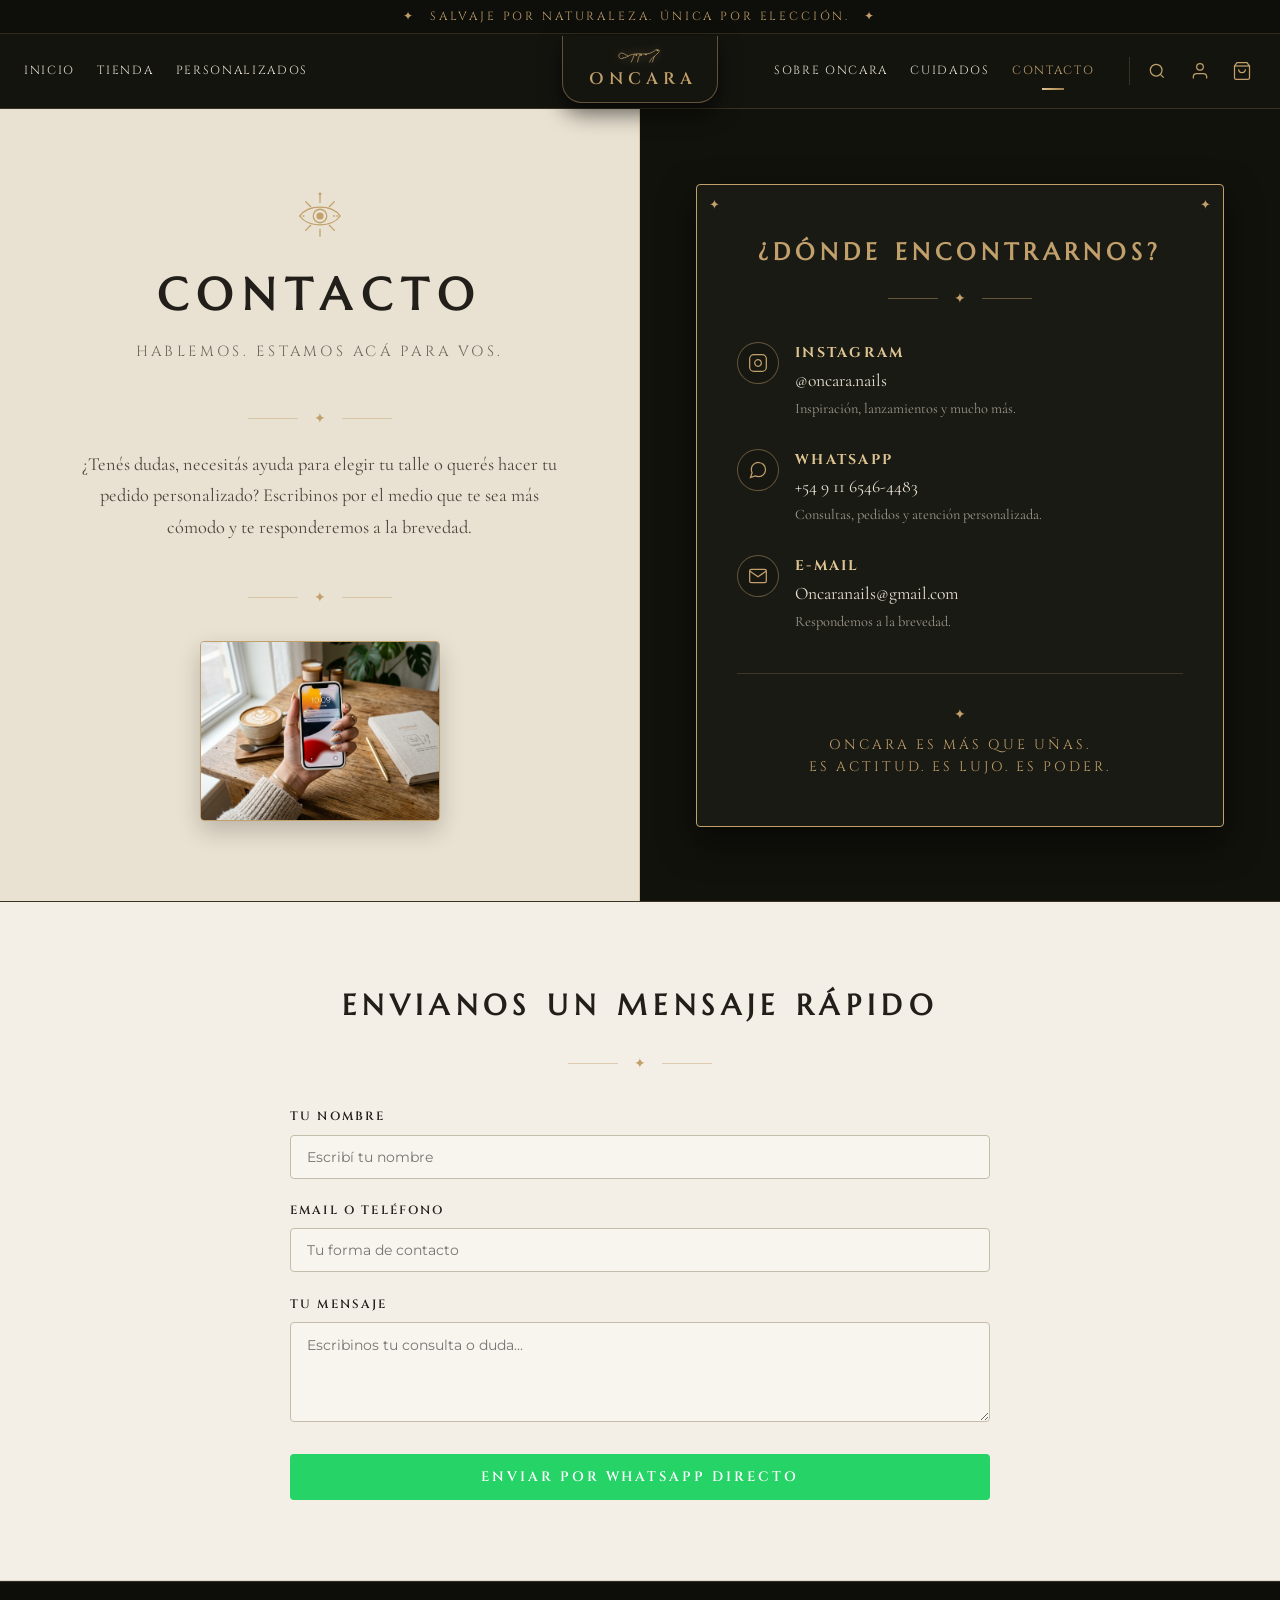
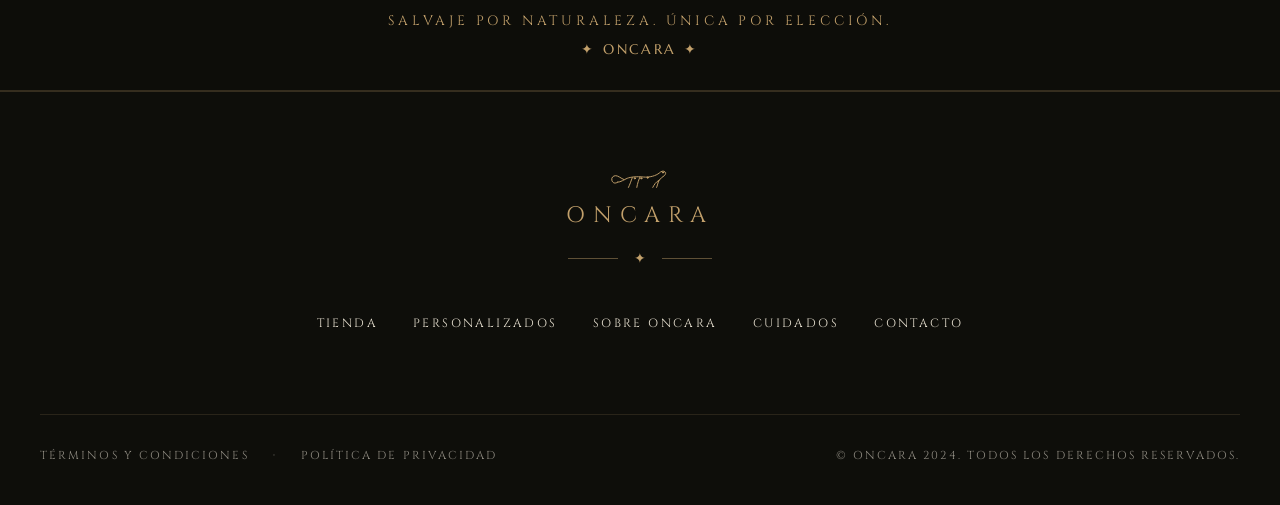
==== commit 9bb4a3d1: "Mejoras de accesibilidad y rendimiento (UI/UX Pro Max) - Imagenes en WebP (8.8 MB -> 1.5 MB), lazy l" ====
--- a/contacto.html
+++ b/contacto.html
@@ -9,6 +9,7 @@
   <link rel="icon" type="image/svg+xml" href="assets/icons/logo-jaguar.svg">
 </head>
 <body>
+  <a href="#contenido" class="skip-link">Saltar al contenido</a>
 
   <!-- Top Announcement Bar -->
   <div class="header-top-banner">
@@ -27,7 +28,7 @@
       </nav>
 
       <a href="index.html" class="brand-center-badge">
-        <img src="assets/icons/logo-jaguar.svg" alt="Oncara Jaguar" class="brand-logo-img">
+        <img width="100" height="40" src="assets/icons/logo-jaguar.svg" alt="Oncara Jaguar" class="brand-logo-img">
         <span class="brand-title">ONCARA</span>
       </a>
 
@@ -64,7 +65,7 @@
     <div>
       <button class="mobile-nav-close" aria-label="Cerrar">&times;</button>
       <div style="text-align:center; margin-top:1.5rem;">
-        <img src="assets/icons/logo-jaguar.svg" alt="Oncara" style="width:48px; margin:0 auto 8px;">
+        <img width="100" height="40" src="assets/icons/logo-jaguar.svg" alt="Oncara" style="width:48px; margin:0 auto 8px;">
         <span class="font-caps" style="color:var(--gold); letter-spacing:0.3em; font-size:1.1rem;">ONCARA</span>
       </div>
       <ul class="mobile-nav-links">
@@ -82,10 +83,10 @@
   </aside>
 
   <!-- SECTION: CONTACTO SPLIT (Faithful to media_1790832886412.jpg - Bottom Half) -->
-  <section class="section-contacto-split">
+  <section id="contenido" class="section-contacto-split">
     <!-- Left Cream Column -->
     <div class="contacto-left-cream">
-      <img src="assets/icons/eye-rays.svg" alt="Mística" style="width:54px; margin-bottom:1rem;">
+      <img width="64" height="64" src="assets/icons/eye-rays.svg" alt="Mística" style="width:54px; margin-bottom:1rem;">
       <h1 class="contacto-title">CONTACTO</h1>
       <p class="contacto-subtitle">HABLEMOS. ESTAMOS ACÁ PARA VOS.</p>
       
@@ -102,7 +103,7 @@
       </div>
 
       <div class="contacto-bottom-still">
-        <img src="assets/images/contacto_hand_master.jpg?v=oncara6" alt="Contacto Oncara Nails - Hablemos">
+        <img fetchpriority="high" width="1200" height="896" src="assets/images/contacto_hand_master.webp?v=oncara6" alt="Contacto Oncara Nails - Hablemos">
       </div>
     </div>
 
@@ -211,7 +212,7 @@
   <footer class="main-footer">
     <div class="footer-top">
       <div class="footer-logo-wrap">
-        <img src="assets/icons/logo-jaguar.svg" alt="Oncara Jaguar" class="footer-logo-img">
+        <img loading="lazy" decoding="async" width="100" height="40" src="assets/icons/logo-jaguar.svg" alt="Oncara Jaguar" class="footer-logo-img">
         <span class="footer-brand-name">ONCARA</span>
         <div class="ornament-divider" style="margin: 0.8rem 0;">
           <span class="ornament-star">✦</span>
--- a/css/style.css
+++ b/css/style.css
@@ -244,6 +244,9 @@
   color: var(--gold);
   cursor: pointer;
   padding: 4px;
+  min-width: 44px;
+  min-height: 44px;
+  margin: -8px;
   display: flex;
   align-items: center;
   justify-content: center;
@@ -286,6 +289,10 @@
   border: none;
   cursor: pointer;
   padding: 8px;
+  min-width: 44px;
+  min-height: 44px;
+  justify-content: center;
+  align-items: center;
   flex-direction: column;
   gap: 5px;
 }
@@ -306,6 +313,7 @@
   width: 85%;
   max-width: 360px;
   height: 100vh;
+  height: 100dvh;
   background-color: var(--bg-dark);
   border-left: 1px solid var(--border-gold);
   padding: 2.5rem 1.8rem;
@@ -337,6 +345,8 @@
   color: var(--gold);
   font-size: 1.8rem;
   cursor: pointer;
+  min-width: 44px;
+  min-height: 44px;
 }
 
 .mobile-nav-links {
@@ -2575,6 +2585,7 @@
   width: 90%;
   max-width: 420px;
   height: 100vh;
+  height: 100dvh;
   background-color: #171711;
   border-left: 1px solid var(--border-gold);
   z-index: 2001;
@@ -2609,6 +2620,8 @@
   color: var(--gold);
   font-size: 1.8rem;
   cursor: pointer;
+  min-width: 44px;
+  min-height: 44px;
 }
 
 .cart-items-body {
@@ -3036,3 +3049,49 @@
     letter-spacing: 0.12em;
   }
 }
+
+
+/* Accessibility: skip link, keyboard focus, reduced motion */
+.skip-link {
+  position: absolute;
+  top: -100px;
+  left: 1rem;
+  z-index: 3000;
+  padding: 12px 20px;
+  background: var(--gold);
+  color: var(--bg-dark);
+  font-family: var(--font-sans);
+  font-size: 0.8rem;
+  font-weight: 600;
+  letter-spacing: 0.1em;
+  text-decoration: none;
+  border-radius: var(--radius-sm);
+  transition: none;
+}
+
+.skip-link:focus {
+  top: 1rem;
+}
+
+a:focus-visible,
+button:focus-visible,
+input:focus-visible,
+select:focus-visible,
+textarea:focus-visible,
+summary:focus-visible,
+[tabindex]:focus-visible {
+  outline: 2px solid var(--gold-light);
+  outline-offset: 3px;
+}
+
+@media (prefers-reduced-motion: reduce) {
+  html {
+    scroll-behavior: auto;
+  }
+
+  *, *::before, *::after {
+    animation-duration: 0.01ms !important;
+    animation-iteration-count: 1 !important;
+    transition-duration: 0.01ms !important;
+  }
+}
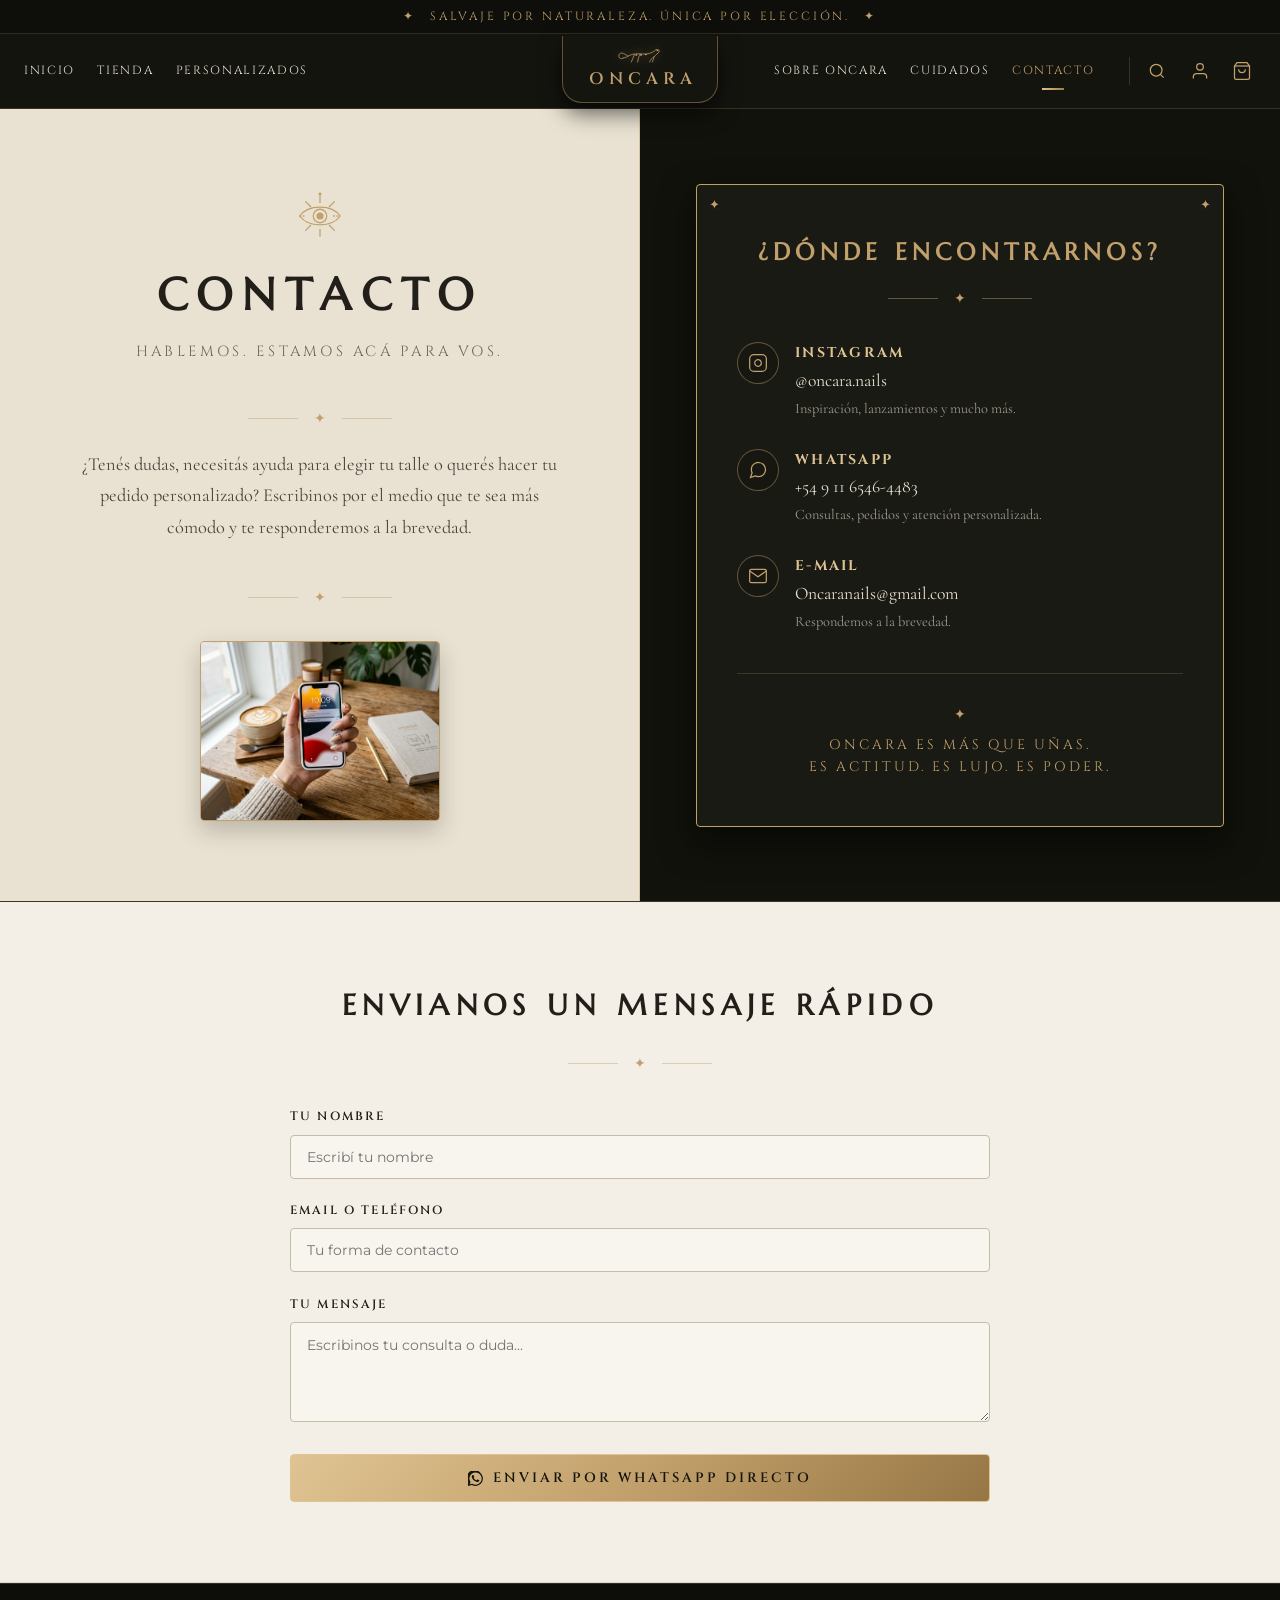
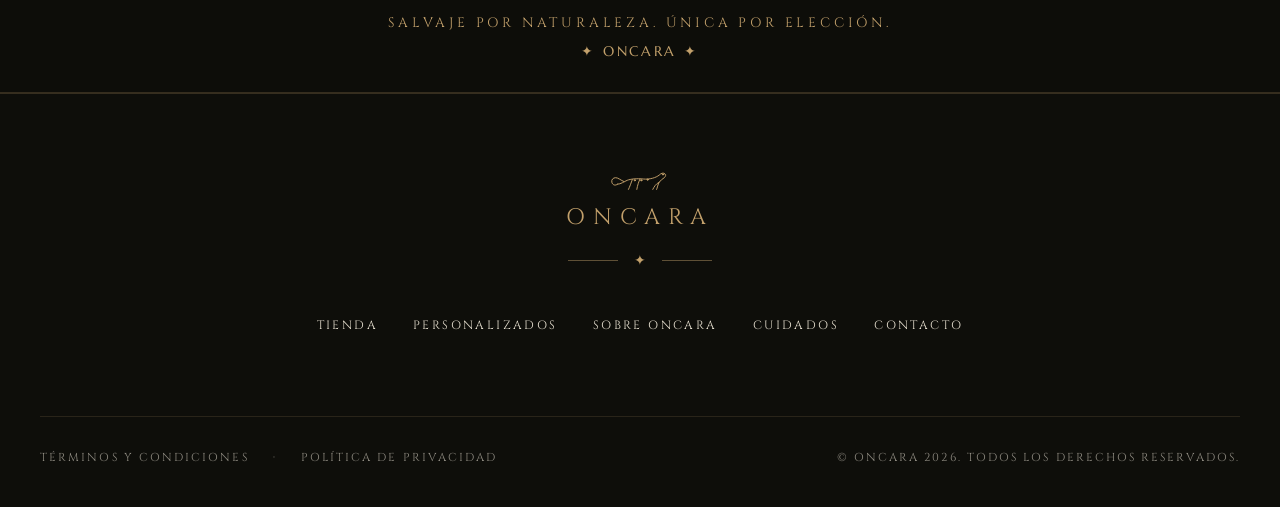
==== commit 90d999b7: "Botones de marca, jerarquia en tarjetas y ajustes mobile - WhatsApp en dorado con icono en lugar del" ====
--- a/contacto.html
+++ b/contacto.html
@@ -235,7 +235,7 @@
         <a href="#">POLÍTICA DE PRIVACIDAD</a>
       </div>
       <div>
-        <span>© ONCARA 2024. TODOS LOS DERECHOS RESERVADOS.</span>
+        <span>© ONCARA 2026. TODOS LOS DERECHOS RESERVADOS.</span>
       </div>
     </div>
   </footer>
--- a/css/style.css
+++ b/css/style.css
@@ -488,15 +488,55 @@
 }
 
 .btn-whatsapp {
-  background-color: #25D366;
-  color: #fff;
-  border: none;
+  background: var(--gold-gradient);
+  color: #151510;
+  border: 1px solid var(--gold-light);
   font-weight: 600;
 }
 
+.btn-whatsapp::before {
+  content: "";
+  width: 15px;
+  height: 15px;
+  flex-shrink: 0;
+  background-color: currentColor;
+  -webkit-mask: url("data:image/svg+xml,%3Csvg xmlns='http://www.w3.org/2000/svg' viewBox='0 0 24 24'%3E%3Cpath d='M17.47 14.38c-.3-.15-1.76-.87-2.03-.97-.27-.1-.47-.15-.67.15-.2.3-.77.97-.94 1.17-.17.2-.35.22-.65.07-.3-.15-1.26-.46-2.4-1.48-.89-.79-1.49-1.77-1.66-2.07-.17-.3-.02-.46.13-.61.13-.13.3-.35.45-.52.15-.17.2-.3.3-.5.1-.2.05-.37-.02-.52-.08-.15-.67-1.62-.92-2.22-.24-.58-.49-.5-.67-.51h-.57c-.2 0-.52.07-.79.37-.27.3-1.04 1.02-1.04 2.48s1.07 2.88 1.21 3.08c.15.2 2.1 3.2 5.08 4.49.71.31 1.26.49 1.69.63.71.23 1.36.2 1.87.12.57-.09 1.76-.72 2.01-1.41.25-.69.25-1.29.17-1.41-.07-.12-.27-.2-.57-.35zM12.04 21.8h-.01a9.8 9.8 0 0 1-5-1.37l-.36-.21-3.72.98 1-3.63-.24-.37a9.82 9.82 0 0 1 15.29-12.1 9.75 9.75 0 0 1 2.87 6.95c0 5.42-4.41 9.83-9.83 9.83zm8.36-18.2A11.8 11.8 0 0 0 .2 17.84L-.02 24l6.3-1.65a11.8 11.8 0 0 0 5.75 1.47h.01c6.51 0 11.81-5.3 11.81-11.82 0-3.16-1.23-6.12-3.46-8.36z'/%3E%3C/svg%3E") center / contain no-repeat;
+  mask: url("data:image/svg+xml,%3Csvg xmlns='http://www.w3.org/2000/svg' viewBox='0 0 24 24'%3E%3Cpath d='M17.47 14.38c-.3-.15-1.76-.87-2.03-.97-.27-.1-.47-.15-.67.15-.2.3-.77.97-.94 1.17-.17.2-.35.22-.65.07-.3-.15-1.26-.46-2.4-1.48-.89-.79-1.49-1.77-1.66-2.07-.17-.3-.02-.46.13-.61.13-.13.3-.35.45-.52.15-.17.2-.3.3-.5.1-.2.05-.37-.02-.52-.08-.15-.67-1.62-.92-2.22-.24-.58-.49-.5-.67-.51h-.57c-.2 0-.52.07-.79.37-.27.3-1.04 1.02-1.04 2.48s1.07 2.88 1.21 3.08c.15.2 2.1 3.2 5.08 4.49.71.31 1.26.49 1.69.63.71.23 1.36.2 1.87.12.57-.09 1.76-.72 2.01-1.41.25-.69.25-1.29.17-1.41-.07-.12-.27-.2-.57-.35zM12.04 21.8h-.01a9.8 9.8 0 0 1-5-1.37l-.36-.21-3.72.98 1-3.63-.24-.37a9.82 9.82 0 0 1 15.29-12.1 9.75 9.75 0 0 1 2.87 6.95c0 5.42-4.41 9.83-9.83 9.83zm8.36-18.2A11.8 11.8 0 0 0 .2 17.84L-.02 24l6.3-1.65a11.8 11.8 0 0 0 5.75 1.47h.01c6.51 0 11.81-5.3 11.81-11.82 0-3.16-1.23-6.12-3.46-8.36z'/%3E%3C/svg%3E") center / contain no-repeat;
+}
+
 .btn-whatsapp:hover {
-  background-color: #1EBE5D;
-  box-shadow: 0 4px 15px rgba(37, 211, 102, 0.4);
+  background: #E8D1A8;
+  box-shadow: 0 0 20px rgba(194, 160, 107, 0.6);
+}
+
+/* Product cards: AGREGAR is the primary action, PEDIR the secondary one */
+.card-actions .btn-outline-dark,
+.item-btns .btn-outline-dark {
+  background: #1A1A14;
+  color: var(--gold);
+  border-color: #1A1A14;
+}
+
+.card-actions .btn-outline-dark:hover,
+.item-btns .btn-outline-dark:hover {
+  background: var(--gold);
+  color: #1A1A14;
+  border-color: var(--gold);
+}
+
+.card-actions .btn-whatsapp,
+.item-btns .btn-whatsapp {
+  background: transparent;
+  color: var(--text-dark);
+  border: 1px solid var(--border-gold);
+  font-weight: 500;
+}
+
+.card-actions .btn-whatsapp:hover,
+.item-btns .btn-whatsapp:hover {
+  background: rgba(194, 160, 107, 0.15);
+  border-color: var(--gold);
+  box-shadow: none;
 }
 
 /* Section Dividers & Ornaments */
@@ -994,6 +1034,21 @@
 
 .newsletter-btn:hover {
   background: #E8D1A8;
+}
+
+@media (max-width: 480px) {
+  .newsletter-form {
+    flex-direction: column;
+  }
+
+  .newsletter-input {
+    min-width: 0;
+    text-align: center;
+  }
+
+  .newsletter-btn {
+    padding: 14px 24px;
+  }
 }
 
 .social-links {
@@ -2455,6 +2510,16 @@
   border-top: 1px solid #ECE7DC;
   border-bottom: 1px solid #ECE7DC;
   padding: 6px 0;
+  flex-wrap: wrap;
+  row-gap: 4px;
+}
+
+.item-specs span {
+  white-space: nowrap;
+}
+
+.item-specs span:nth-child(even) {
+  display: none;
 }
 
 .item-price {
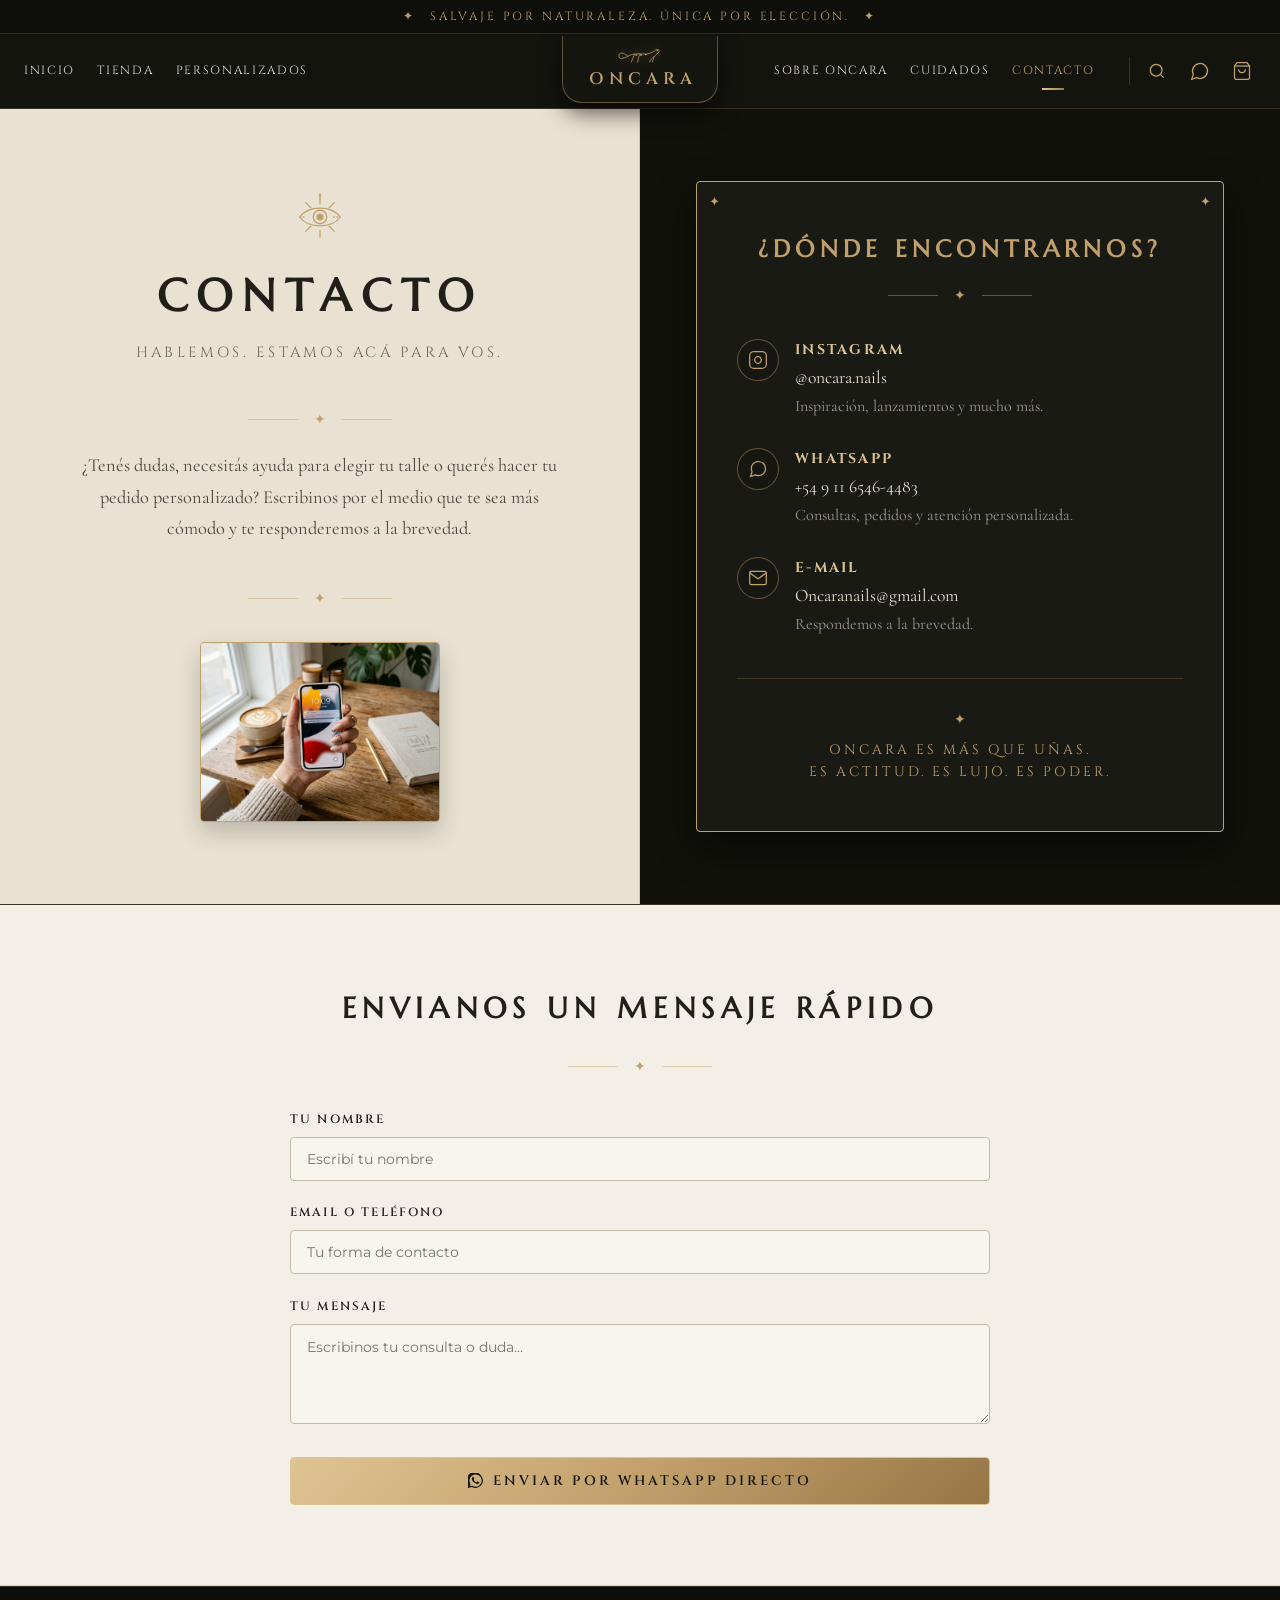
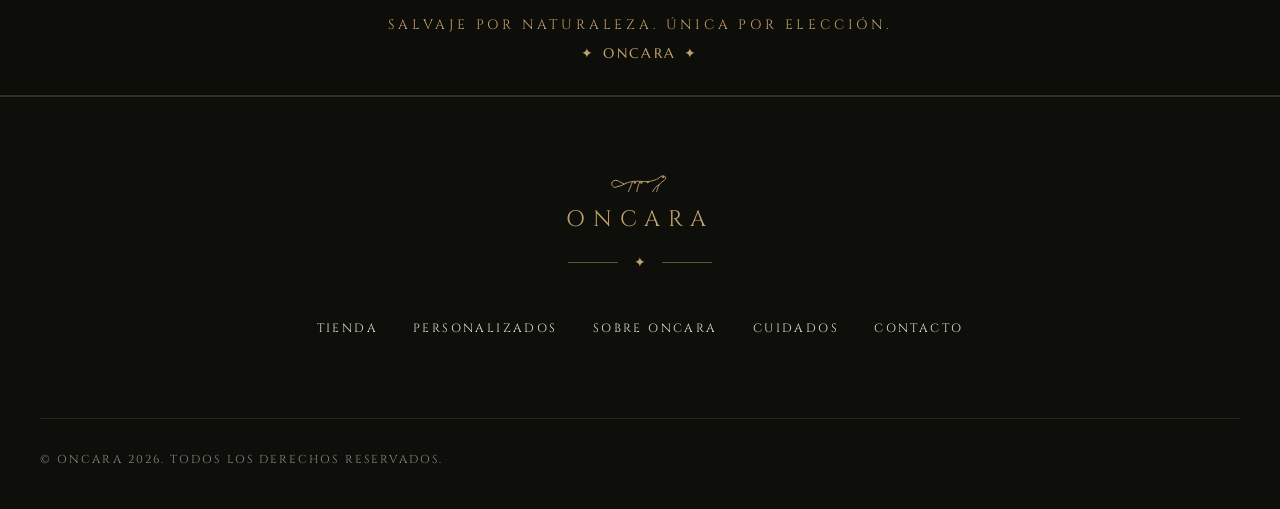
==== commit e9cfb426: "Hero con producto, redes reales, vista previa al compartir y lectura - Hero con foto de las unas en " ====
--- a/contacto.html
+++ b/contacto.html
@@ -5,6 +5,15 @@
   <meta name="viewport" content="width=device-width, initial-scale=1.0">
   <title>Contacto — Hablemos. Estamos Acá Para Vos. | ONCARA</title>
   <meta name="description" content="Comunicate con Oncara. Atención personalizada por WhatsApp, Instagram y correo para dudas, asesoramiento de talles y pedidos personalizados.">
+  <meta property="og:type" content="website">
+  <meta property="og:site_name" content="ONCARA">
+  <meta property="og:title" content="Contacto — Hablemos. Estamos Acá Para Vos. | ONCARA">
+  <meta property="og:description" content="Comunicate con Oncara. Atención personalizada por WhatsApp, Instagram y correo para dudas, asesoramiento de talles y pedidos personalizados.">
+  <meta property="og:url" content="https://michuorellana.github.io/oncara-nails/contacto.html">
+  <meta property="og:image" content="https://michuorellana.github.io/oncara-nails/assets/images/hero_hand_oncara.jpg">
+  <meta property="og:image:width" content="1200">
+  <meta property="og:image:height" content="896">
+  <meta name="twitter:card" content="summary_large_image">
   <link rel="stylesheet" href="css/style.css">
   <link rel="icon" type="image/svg+xml" href="assets/icons/logo-jaguar.svg">
 </head>
@@ -41,8 +50,8 @@
           <button class="icon-btn search-toggle-btn" title="Buscar" aria-label="Buscar">
             <svg viewBox="0 0 24 24" fill="none" stroke="currentColor" stroke-width="1.5"><circle cx="11" cy="11" r="7"/><line x1="20" y1="20" x2="16" y2="16"/></svg>
           </button>
-          <a href="contacto.html" class="icon-btn" title="Mi Cuenta / Contacto" aria-label="Cuenta">
-            <svg viewBox="0 0 24 24" fill="none" stroke="currentColor" stroke-width="1.5"><path d="M20 21v-2a4 4 0 0 0-4-4H8a4 4 0 0 0-4 4v2"/><circle cx="12" cy="7" r="4"/></svg>
+          <a href="https://wa.me/5491165464483" target="_blank" rel="noopener" class="icon-btn" title="Escribinos por WhatsApp" aria-label="WhatsApp">
+            <svg viewBox="0 0 24 24" fill="none" stroke="currentColor" stroke-width="1.5"><path d="M7.9 20A9 9 0 1 0 4 16.1L2 22Z"/></svg>
           </a>
           <button class="icon-btn cart-toggle-btn" title="Bolsa de Pedidos" aria-label="Carrito">
             <svg viewBox="0 0 24 24" fill="none" stroke="currentColor" stroke-width="1.5"><path d="M6 2L3 6v14a2 2 0 0 0 2 2h14a2 2 0 0 0 2-2V6l-3-4z"/><line x1="3" y1="6" x2="21" y2="6"/><path d="M16 10a4 4 0 0 1-8 0"/></svg>
@@ -229,11 +238,6 @@
     </div>
 
     <div class="footer-bottom">
-      <div class="footer-legal-links">
-        <a href="#">TÉRMINOS Y CONDICIONES</a>
-        <span>·</span>
-        <a href="#">POLÍTICA DE PRIVACIDAD</a>
-      </div>
       <div>
         <span>© ONCARA 2026. TODOS LOS DERECHOS RESERVADOS.</span>
       </div>
--- a/css/style.css
+++ b/css/style.css
@@ -3,7 +3,7 @@
    Enhanced Stylesheet & Luxury Framing System
    ========================================================================== */
 
-@import url('https://fonts.googleapis.com/css2?family=Cinzel:wght@400;500;600;700&family=Cormorant+Garamond:ital,wght@0,300;0,400;0,500;0,600;0,700;1,400;1,600&family=Cormorant+SC:wght@400;500;600;700&family=Marcellus&family=Montserrat:wght@300;400;500;600&family=Playfair+Display:ital,wght@0,400;0,600;0,700;1,400&display=swap');
+@import url('https://fonts.googleapis.com/css2?family=Cinzel:wght@400;500;600;700&family=Cormorant+Garamond:ital,wght@0,300;0,400;0,500;0,600;0,700;1,400;1,600&family=Marcellus&family=Montserrat:wght@300;400;500;600&display=swap');
 
 :root {
   --bg-dark: #151510;
@@ -32,9 +32,9 @@
   --border-gold-subtle: rgba(194, 160, 107, 0.22);
   --border-cream: rgba(233, 226, 210, 0.2);
   
-  --font-serif: 'Cormorant Garamond', 'Playfair Display', Georgia, serif;
+  --font-serif: 'Cormorant Garamond', Georgia, serif;
   --font-heading: 'Marcellus', 'Cinzel', serif;
-  --font-caps: 'Cinzel', 'Cormorant SC', serif;
+  --font-caps: 'Cinzel', Georgia, serif;
   --font-sans: 'Montserrat', -apple-system, BlinkMacSystemFont, sans-serif;
   
   --transition: all 0.35s cubic-bezier(0.25, 1, 0.5, 1);
@@ -860,7 +860,7 @@
 
 .card-desc {
   font-family: var(--font-serif);
-  font-size: 0.95rem;
+  font-size: 1.05rem;
   color: var(--text-muted-dark);
   line-height: 1.4;
   margin-bottom: 1rem;
@@ -1036,19 +1036,11 @@
   background: #E8D1A8;
 }
 
-@media (max-width: 480px) {
-  .newsletter-form {
-    flex-direction: column;
-  }
-
-  .newsletter-input {
-    min-width: 0;
-    text-align: center;
-  }
-
-  .newsletter-btn {
-    padding: 14px 24px;
-  }
+.social-follow {
+  display: flex;
+  justify-content: center;
+  flex-wrap: wrap;
+  gap: 12px;
 }
 
 .social-links {
@@ -1510,7 +1502,7 @@
 
 .step-desc {
   font-family: var(--font-serif);
-  font-size: 0.95rem;
+  font-size: 1.05rem;
   line-height: 1.5;
   color: #555047;
 }
@@ -1988,7 +1980,7 @@
   max-width: 1350px;
   margin: 0 auto 4.5rem;
   display: grid;
-  grid-template-columns: repeat(5, 1fr);
+  grid-template-columns: repeat(6, 1fr);
   gap: 1.8rem;
   text-align: left;
 }
@@ -2003,6 +1995,13 @@
   transition: var(--transition);
 }
 
+/* Main guides first (antes, durante, retiro), then the two duration tips */
+.cuidados-5cols-grid .care-col:nth-child(1) { grid-column: span 2; order: 1; }
+.cuidados-5cols-grid .care-col:nth-child(2) { grid-column: span 2; order: 2; }
+.cuidados-5cols-grid .care-col:nth-child(4) { grid-column: span 2; order: 3; }
+.cuidados-5cols-grid .care-col:nth-child(3) { grid-column: span 3; order: 4; }
+.cuidados-5cols-grid .care-col:nth-child(5) { grid-column: span 3; order: 5; }
+
 .care-col:hover {
   border-color: var(--gold);
   background: rgba(28, 28, 21, 0.95);
@@ -2037,7 +2036,7 @@
 .care-list {
   list-style: none;
   font-family: var(--font-serif);
-  font-size: 0.95rem;
+  font-size: 1.05rem;
   line-height: 1.55;
   color: #D3CDC1;
   display: flex;
@@ -2060,7 +2059,7 @@
 .care-ordered-list {
   list-style: none;
   font-family: var(--font-serif);
-  font-size: 0.95rem;
+  font-size: 1.05rem;
   line-height: 1.55;
   color: #D3CDC1;
   display: flex;
@@ -2086,7 +2085,7 @@
 
 .care-prose {
   font-family: var(--font-serif);
-  font-size: 0.95rem;
+  font-size: 1.05rem;
   line-height: 1.6;
   color: #D3CDC1;
 }
@@ -2321,7 +2320,7 @@
 
 .channel-info p {
   font-family: var(--font-serif);
-  font-size: 0.9rem;
+  font-size: 1rem;
   color: #9E988C;
 }
 
@@ -2492,7 +2491,7 @@
 
 .item-desc {
   font-family: var(--font-serif);
-  font-size: 1rem;
+  font-size: 1.08rem;
   color: var(--text-muted-dark);
   margin-bottom: 1.2rem;
   line-height: 1.5;
@@ -2949,6 +2948,14 @@
     grid-template-columns: repeat(2, 1fr);
   }
 
+  .cuidados-5cols-grid .care-col:nth-child(n) {
+    grid-column: auto;
+  }
+
+  .cuidados-5cols-grid .care-col:nth-child(5) {
+    grid-column: 1 / -1;
+  }
+
   .pillars-grid {
     grid-template-columns: 1fr;
   }
@@ -3005,7 +3012,7 @@
     padding: 2.8rem 1.25rem;
   }
 
-  .collections-grid, .tienda-catalog-grid, .cuidados-5cols-grid, .olive-features-grid, .values-grid, .recorda-badges-grid {
+  .collections-grid, .tienda-catalog-grid, .cuidados-5cols-grid {
     grid-template-columns: 1fr;
   }
 
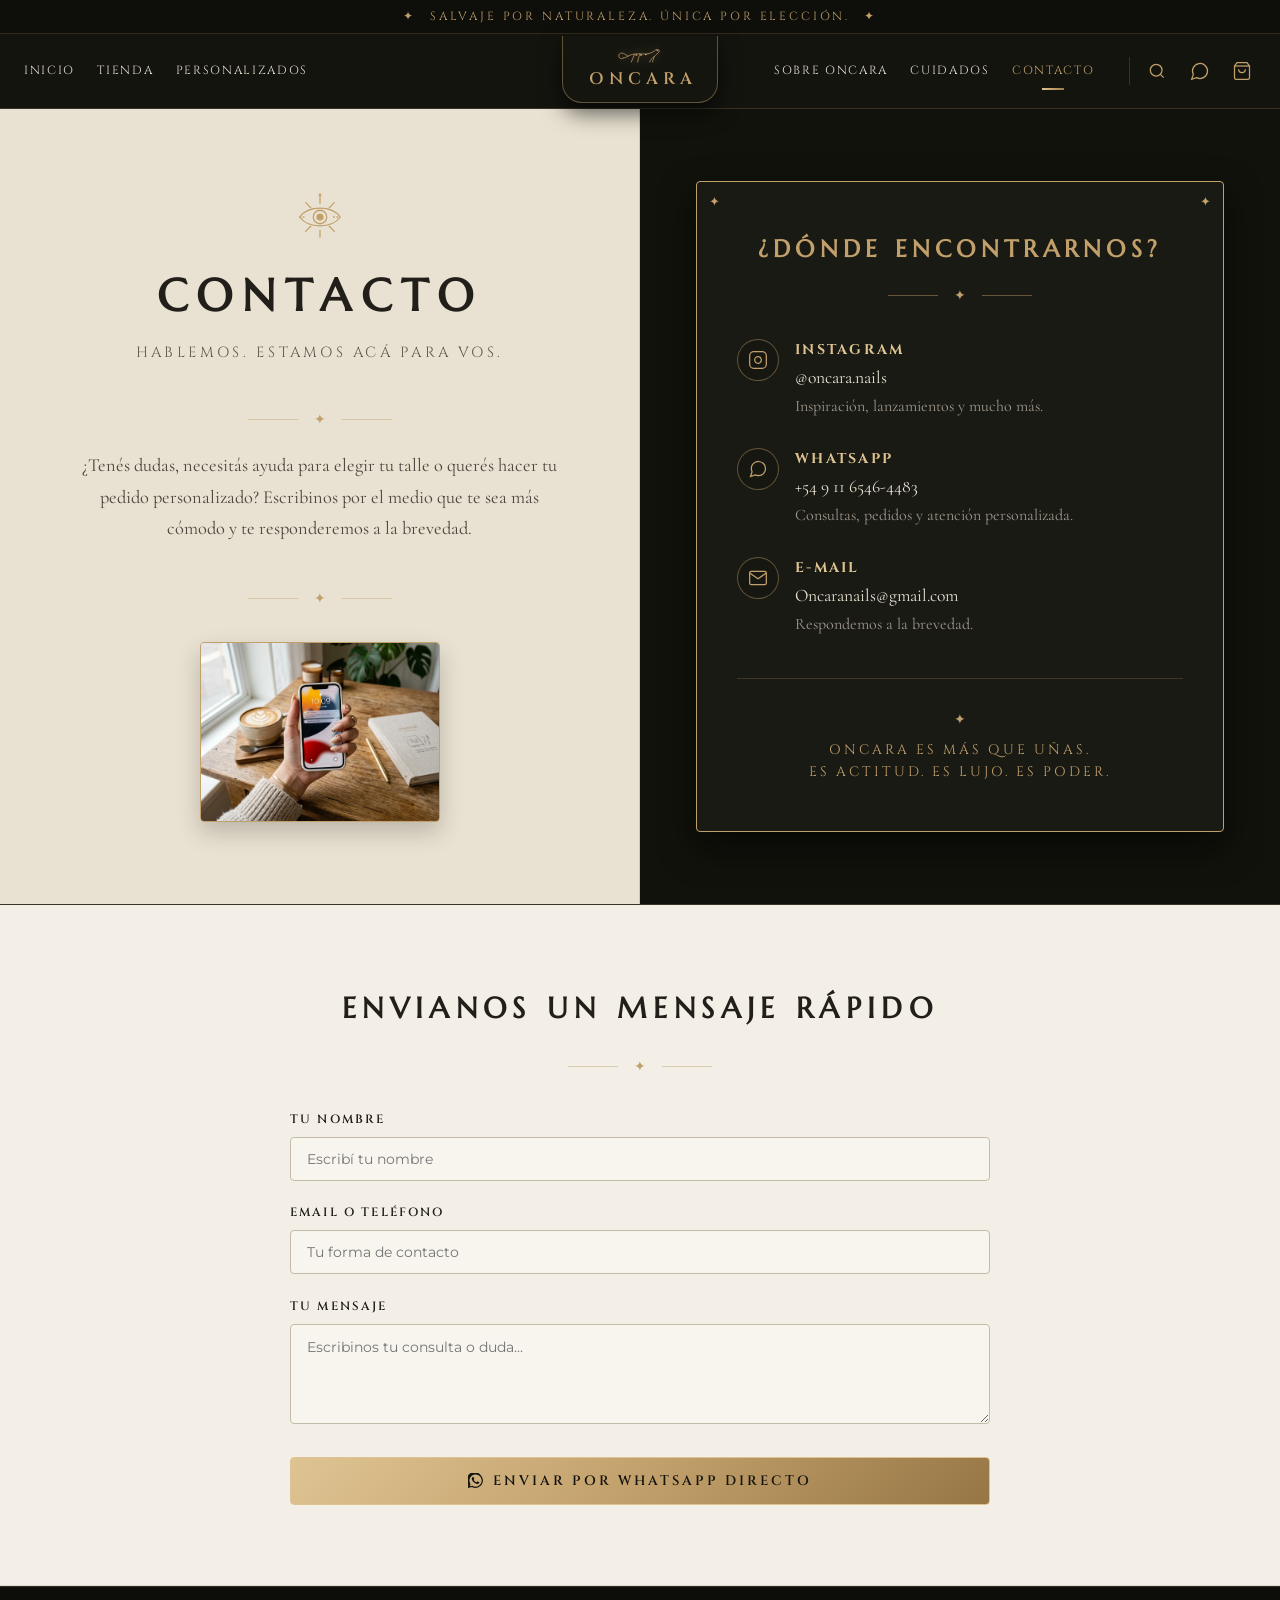
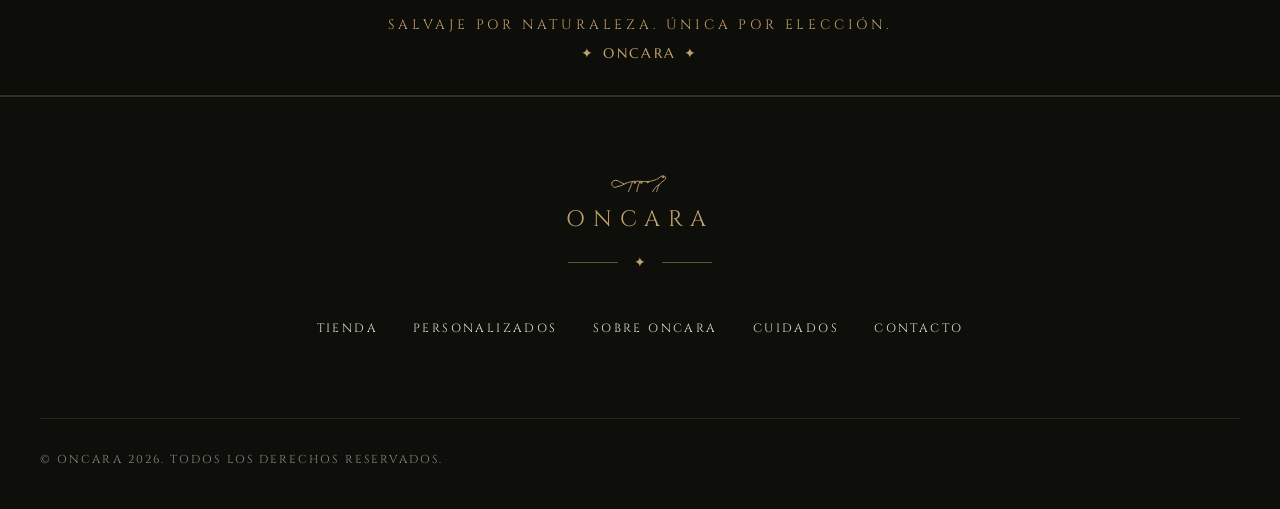
==== commit 9823d8e8: "Contraste, icono de app, SEO, pagina 404, quiz y limpieza de imagenes - --gold-ink y --text-muted-da" ====
--- a/contacto.html
+++ b/contacto.html
@@ -16,6 +16,9 @@
   <meta name="twitter:card" content="summary_large_image">
   <link rel="stylesheet" href="css/style.css">
   <link rel="icon" type="image/svg+xml" href="assets/icons/logo-jaguar.svg">
+  <link rel="manifest" href="manifest.json">
+  <link rel="apple-touch-icon" href="assets/icons/apple-touch-icon.png">
+  <meta name="theme-color" content="#151510">
 </head>
 <body>
   <a href="#contenido" class="skip-link">Saltar al contenido</a>
--- a/css/style.css
+++ b/css/style.css
@@ -19,6 +19,7 @@
   --gold: #C2A06B;
   --gold-light: #DFC493;
   --gold-dark: #967645;
+  --gold-ink: #7A5C2E; /* gold text on light backgrounds (4.5:1+) */
   --gold-gradient: linear-gradient(135deg, #DFC493 0%, #C2A06B 50%, #967645 100%);
   --gold-glow: 0 0 15px rgba(194, 160, 107, 0.35);
   
@@ -26,7 +27,7 @@
   --text-cream: #E9E2D2;
   --text-gold: #C2A06B;
   --text-muted: #8E8A80;
-  --text-muted-dark: #6C685F;
+  --text-muted-dark: #5E5A51;
   
   --border-gold: rgba(194, 160, 107, 0.45);
   --border-gold-subtle: rgba(194, 160, 107, 0.22);
@@ -51,9 +52,11 @@
 
 html {
   scroll-behavior: smooth;
+  scroll-padding-top: 90px;
   font-size: 16px;
   background-color: var(--bg-dark);
   overflow-x: hidden;
+  overflow-x: clip;
   width: 100%;
 }
 
@@ -63,6 +66,7 @@
   background-color: var(--bg-dark);
   line-height: 1.6;
   overflow-x: hidden;
+  overflow-x: clip;
   width: 100%;
   max-width: 100vw;
   position: relative;
@@ -672,7 +676,7 @@
   font-family: var(--font-caps);
   font-size: 0.78rem;
   letter-spacing: 0.25em;
-  color: var(--gold-dark);
+  color: var(--gold-ink);
   margin-bottom: 0.6rem;
   text-transform: uppercase;
 }
@@ -871,7 +875,7 @@
   font-family: var(--font-sans);
   font-size: 1rem;
   font-weight: 600;
-  color: var(--gold-dark);
+  color: var(--gold-ink);
   letter-spacing: 0.05em;
   margin-bottom: 1.2rem;
 }
@@ -1034,6 +1038,153 @@
 
 .newsletter-btn:hover {
   background: #E8D1A8;
+}
+
+/* Quiz "Descubrí tu set salvaje" */
+.section-quiz {
+  background: radial-gradient(circle at 50% 0%, var(--bg-dark-accent) 0%, var(--bg-dark) 70%);
+  padding: 5rem 1.5rem;
+  border-top: 1px solid var(--border-gold-subtle);
+}
+
+.quiz-box {
+  max-width: 880px;
+  margin: 0 auto;
+  text-align: center;
+}
+
+.quiz-kicker,
+.quiz-progress {
+  display: block;
+  font-family: var(--font-caps);
+  font-size: 0.78rem;
+  letter-spacing: 0.25em;
+  color: var(--gold);
+  margin-bottom: 0.75rem;
+}
+
+.quiz-title {
+  font-family: var(--font-heading);
+  font-size: clamp(1.7rem, 4vw, 2.5rem);
+  font-weight: 400;
+  letter-spacing: 0.12em;
+  color: var(--gold-light);
+}
+
+.quiz-intro {
+  font-family: var(--font-serif);
+  font-size: 1.15rem;
+  color: var(--text-cream);
+  margin-bottom: 2.5rem;
+}
+
+.quiz-stage {
+  background: rgba(28, 28, 21, 0.7);
+  border: 1px solid var(--border-gold-subtle);
+  border-radius: var(--radius-md);
+  padding: 2.5rem 2rem;
+}
+
+.quiz-question {
+  font-family: var(--font-heading);
+  font-size: clamp(1.25rem, 3vw, 1.6rem);
+  font-weight: 400;
+  letter-spacing: 0.06em;
+  color: var(--text-cream);
+  margin-bottom: 1.8rem;
+}
+
+.quiz-question:focus {
+  outline: none;
+}
+
+.quiz-options {
+  display: grid;
+  grid-template-columns: repeat(2, 1fr);
+  gap: 12px;
+}
+
+.quiz-option {
+  min-height: 56px;
+  padding: 14px 18px;
+  background: transparent;
+  border: 1px solid var(--border-gold);
+  border-radius: var(--radius-sm);
+  color: var(--text-cream);
+  font-family: var(--font-serif);
+  font-size: 1.1rem;
+  cursor: pointer;
+  transition: var(--transition);
+}
+
+.quiz-option:hover {
+  border-color: var(--gold);
+  background: rgba(194, 160, 107, 0.12);
+  color: var(--gold-light);
+}
+
+.quiz-result {
+  display: grid;
+  grid-template-columns: 260px 1fr;
+  gap: 2rem;
+  align-items: center;
+  text-align: left;
+}
+
+.quiz-result img {
+  width: 100%;
+  height: auto;
+  border-radius: var(--radius-sm);
+  border: 1px solid var(--border-gold);
+}
+
+.quiz-result .quiz-question {
+  margin-bottom: 0.75rem;
+  color: var(--gold-light);
+}
+
+.quiz-result-desc {
+  font-family: var(--font-serif);
+  font-size: 1.1rem;
+  color: var(--text-cream);
+  margin-bottom: 0.75rem;
+}
+
+.quiz-result-price {
+  font-family: var(--font-sans);
+  font-weight: 600;
+  color: var(--gold);
+  margin-bottom: 1.5rem;
+}
+
+.quiz-result-actions {
+  display: flex;
+  flex-wrap: wrap;
+  gap: 12px;
+}
+
+@media (max-width: 640px) {
+  .quiz-stage {
+    padding: 1.8rem 1.1rem;
+  }
+
+  .quiz-options,
+  .quiz-result {
+    grid-template-columns: 1fr;
+  }
+
+  .quiz-result {
+    text-align: center;
+  }
+
+  .quiz-result img {
+    max-width: 240px;
+    margin: 0 auto;
+  }
+
+  .quiz-result-actions {
+    justify-content: center;
+  }
 }
 
 .social-follow {
@@ -1933,7 +2084,7 @@
   text-align: center;
   font-family: var(--font-serif);
   font-size: 0.95rem;
-  color: #6E685C;
+  color: var(--text-muted-dark);
   line-height: 1.5;
 }
 
@@ -2525,7 +2676,7 @@
   font-family: var(--font-sans);
   font-size: 1.25rem;
   font-weight: 600;
-  color: var(--gold-dark);
+  color: var(--gold-ink);
   margin-bottom: 1.4rem;
 }
 
@@ -2831,6 +2982,45 @@
   transition: var(--transition);
 }
 
+.back-to-top {
+  position: fixed;
+  right: 20px;
+  bottom: 20px;
+  z-index: 900;
+  width: 48px;
+  height: 48px;
+  display: flex;
+  align-items: center;
+  justify-content: center;
+  border-radius: 50%;
+  border: 1px solid var(--gold);
+  background-color: rgba(21, 21, 16, 0.92);
+  color: var(--gold);
+  cursor: pointer;
+  box-shadow: 0 6px 20px rgba(0, 0, 0, 0.35);
+  opacity: 0;
+  visibility: hidden;
+  transform: translateY(12px);
+  transition: var(--transition);
+}
+
+.back-to-top.visible {
+  opacity: 1;
+  visibility: visible;
+  transform: translateY(0);
+}
+
+.back-to-top:hover {
+  background-color: var(--gold);
+  color: var(--bg-dark);
+  box-shadow: var(--gold-glow);
+}
+
+.back-to-top svg {
+  width: 20px;
+  height: 20px;
+}
+
 .toast-notice.show {
   transform: translateY(0);
   opacity: 1;
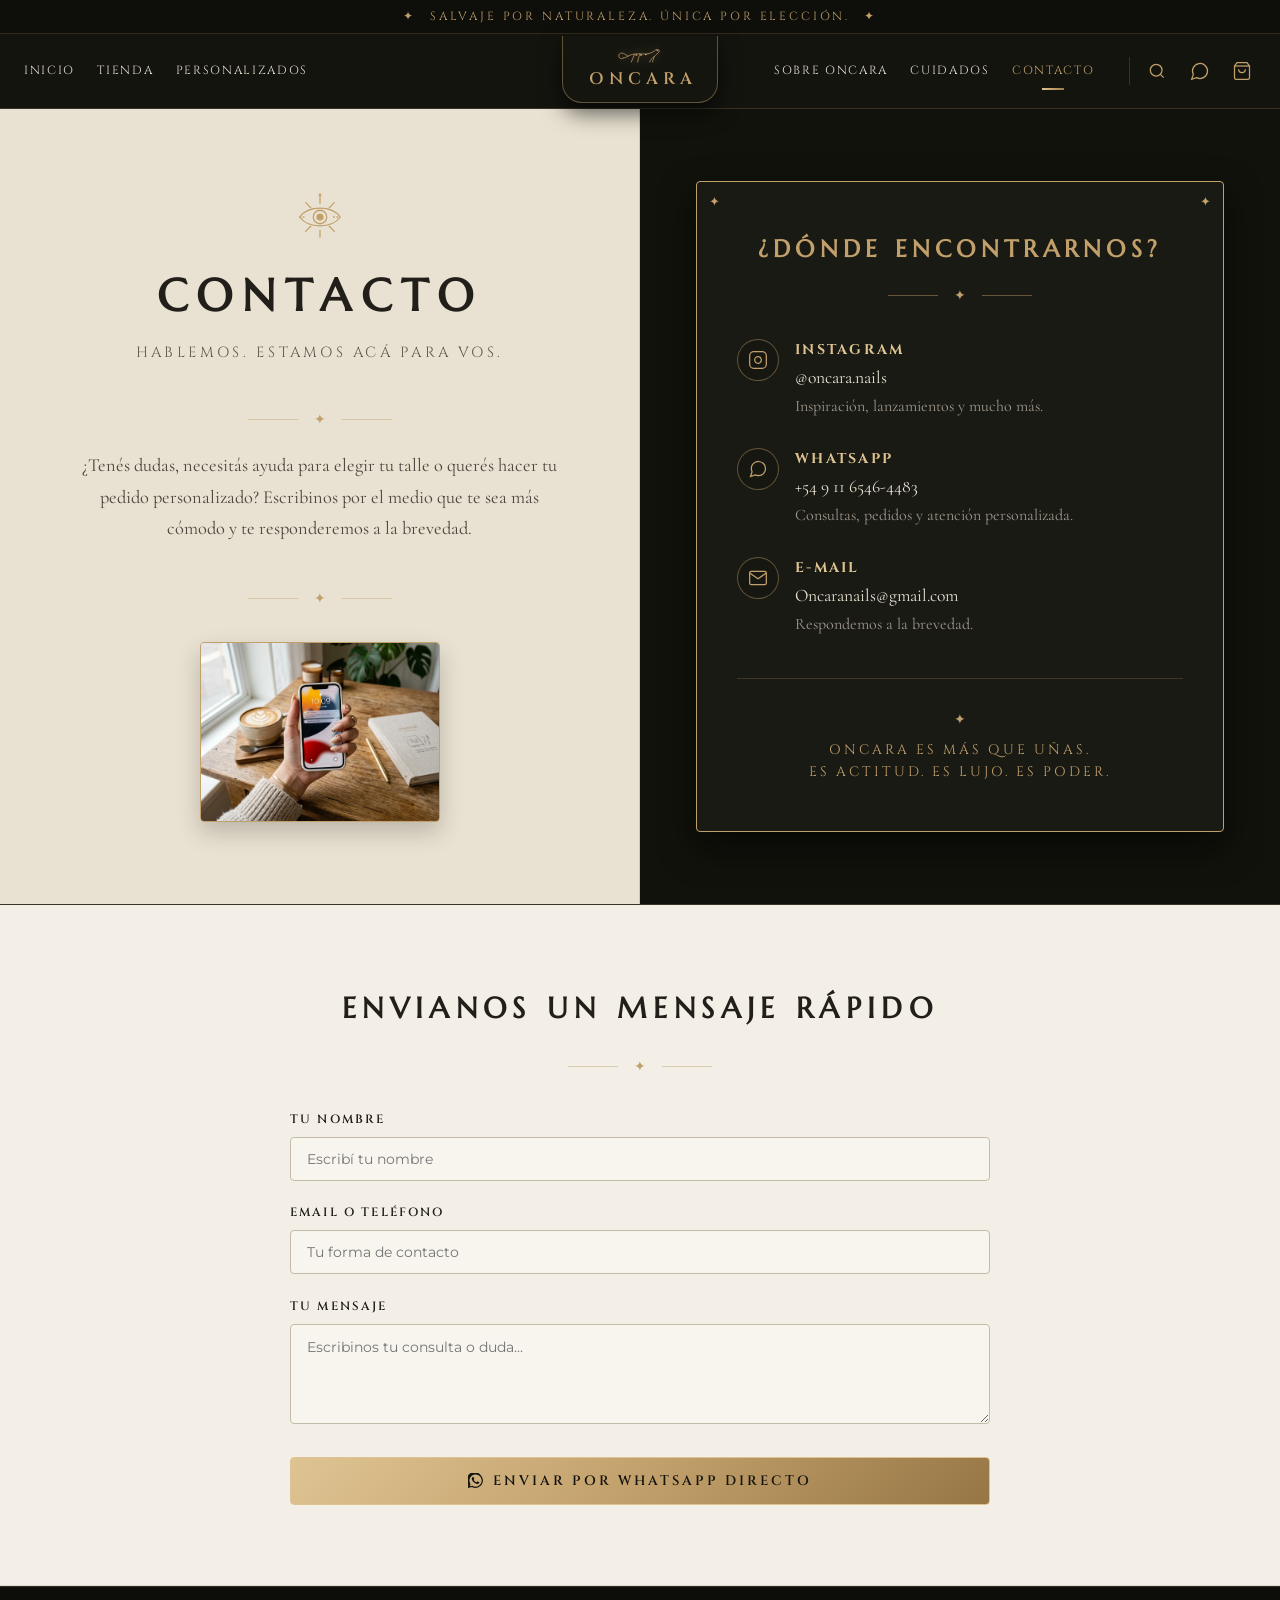
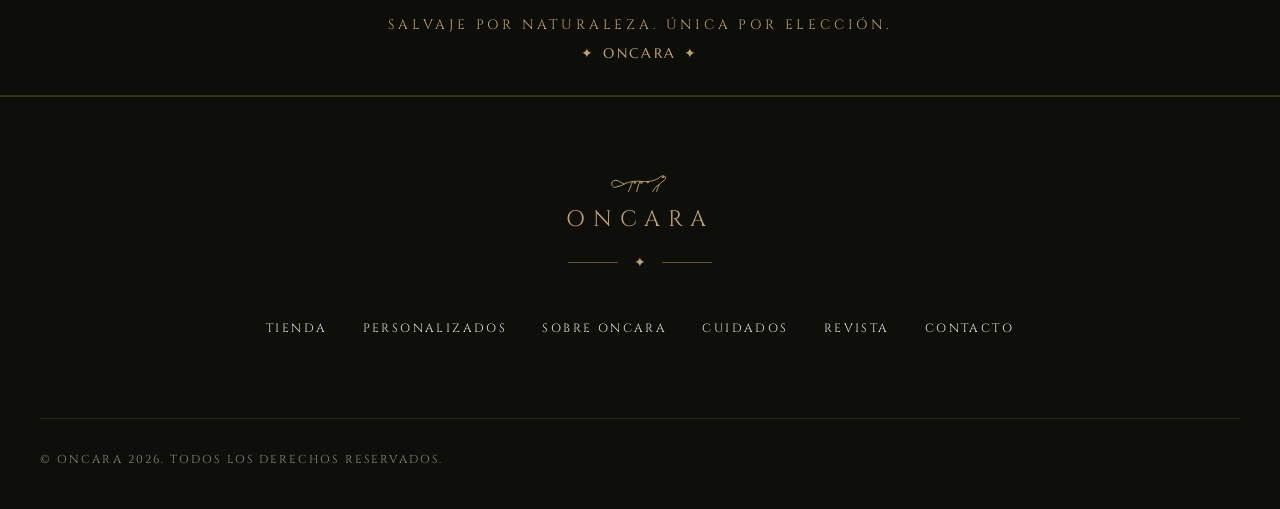
==== commit 487ccf33: "Oncara Mag: revista digital con paginas que se pasan - revista.html: 16 dobles paginas (portada, edi" ====
--- a/contacto.html
+++ b/contacto.html
@@ -3,12 +3,13 @@
 <head>
   <meta charset="UTF-8">
   <meta name="viewport" content="width=device-width, initial-scale=1.0">
-  <title>Contacto — Hablemos. Estamos Acá Para Vos. | ONCARA</title>
-  <meta name="description" content="Comunicate con Oncara. Atención personalizada por WhatsApp, Instagram y correo para dudas, asesoramiento de talles y pedidos personalizados.">
+  <title>Contacto y Pedidos por WhatsApp | ONCARA</title>
+  <meta name="description" content="Escribinos por WhatsApp, Instagram o e-mail para pedidos, talles y consultas sobre tus uñas press on. Te respondemos a la brevedad.">
+  <link rel="canonical" href="https://michuorellana.github.io/oncara-nails/contacto.html">
   <meta property="og:type" content="website">
   <meta property="og:site_name" content="ONCARA">
-  <meta property="og:title" content="Contacto — Hablemos. Estamos Acá Para Vos. | ONCARA">
-  <meta property="og:description" content="Comunicate con Oncara. Atención personalizada por WhatsApp, Instagram y correo para dudas, asesoramiento de talles y pedidos personalizados.">
+  <meta property="og:title" content="Contacto y Pedidos por WhatsApp | ONCARA">
+  <meta property="og:description" content="Escribinos por WhatsApp, Instagram o e-mail para pedidos, talles y consultas sobre tus uñas press on. Te respondemos a la brevedad.">
   <meta property="og:url" content="https://michuorellana.github.io/oncara-nails/contacto.html">
   <meta property="og:image" content="https://michuorellana.github.io/oncara-nails/assets/images/hero_hand_oncara.jpg">
   <meta property="og:image:width" content="1200">
@@ -86,6 +87,7 @@
         <li><a href="personalizados.html" class="mobile-nav-link">PERSONALIZADOS</a></li>
         <li><a href="sobre-oncara.html" class="mobile-nav-link">SOBRE ONCARA</a></li>
         <li><a href="cuidados.html" class="mobile-nav-link">CUIDADOS</a></li>
+        <li><a href="revista.html" class="mobile-nav-link">REVISTA</a></li>
         <li><a href="contacto.html" class="mobile-nav-link active">CONTACTO</a></li>
       </ul>
     </div>
@@ -135,7 +137,7 @@
               <svg viewBox="0 0 24 24" fill="none" stroke="currentColor" stroke-width="1.5"><rect x="2" y="2" width="20" height="20" rx="5"/><path d="M16 11.37A4 4 0 1 1 12.63 8 4 4 0 0 1 16 11.37z"/><line x1="17.5" y1="6.5" x2="17.51" y2="6.5"/></svg>
             </div>
             <div class="channel-info">
-              <h4>INSTAGRAM</h4>
+              <h3>INSTAGRAM</h3>
               <a href="https://instagram.com/oncara.nails" target="_blank">@oncara.nails</a>
               <p>Inspiración, lanzamientos y mucho más.</p>
             </div>
@@ -147,7 +149,7 @@
               <svg viewBox="0 0 24 24" fill="none" stroke="currentColor" stroke-width="1.5"><path d="M21 11.5a8.38 8.38 0 0 1-.9 3.8 8.5 8.5 0 0 1-7.6 4.7 8.38 8.38 0 0 1-3.8-.9L3 21l1.9-5.7a8.38 8.38 0 0 1-.9-3.8 8.5 8.5 0 0 1 4.7-7.6 8.38 8.38 0 0 1 3.8-.9h.5a8.48 8.48 0 0 1 8 8v.5z"/></svg>
             </div>
             <div class="channel-info">
-              <h4>WHATSAPP</h4>
+              <h3>WHATSAPP</h3>
               <a href="https://wa.me/5491165464483?text=Hola%20Oncara!%20Quisiera%20hacer%20una%20consulta" target="_blank">+54 9 11 6546-4483</a>
               <p>Consultas, pedidos y atención personalizada.</p>
             </div>
@@ -159,7 +161,7 @@
               <svg viewBox="0 0 24 24" fill="none" stroke="currentColor" stroke-width="1.5"><path d="M4 4h16c1.1 0 2 .9 2 2v12c0 1.1-.9 2-2 2H4c-1.1 0-2-.9-2-2V6c0-1.1.9-2 2-2z"/><polyline points="22,6 12,13 2,6"/></svg>
             </div>
             <div class="channel-info">
-              <h4>E-MAIL</h4>
+              <h3>E-MAIL</h3>
               <a href="mailto:Oncaranails@gmail.com">Oncaranails@gmail.com</a>
               <p>Respondemos a la brevedad.</p>
             </div>
@@ -236,6 +238,7 @@
         <a href="personalizados.html" class="footer-nav-link">PERSONALIZADOS</a>
         <a href="sobre-oncara.html" class="footer-nav-link">SOBRE ONCARA</a>
         <a href="cuidados.html" class="footer-nav-link">CUIDADOS</a>
+        <a href="revista.html" class="footer-nav-link">REVISTA</a>
         <a href="contacto.html" class="footer-nav-link active">CONTACTO</a>
       </nav>
     </div>
--- a/css/style.css
+++ b/css/style.css
@@ -38,7 +38,9 @@
   --font-caps: 'Cinzel', Georgia, serif;
   --font-sans: 'Montserrat', -apple-system, BlinkMacSystemFont, sans-serif;
   
-  --transition: all 0.35s cubic-bezier(0.25, 1, 0.5, 1);
+  --ease-out: cubic-bezier(0.23, 1, 0.32, 1);
+  --ease-drawer: cubic-bezier(0.32, 0.72, 0, 1);
+  --transition: color 0.3s var(--ease-out), background-color 0.3s var(--ease-out), border-color 0.3s var(--ease-out), box-shadow 0.3s var(--ease-out), transform 0.3s var(--ease-out), opacity 0.3s var(--ease-out), visibility 0.3s var(--ease-out), filter 0.3s var(--ease-out);
   --radius-sm: 4px;
   --radius-md: 8px;
 }
@@ -322,24 +324,19 @@
   border-left: 1px solid var(--border-gold);
   padding: 2.5rem 1.8rem;
   z-index: 1001;
-  display: none;
+  display: flex;
+  transform: translateX(100%);
+  visibility: hidden;
+  transition: transform 0.22s var(--ease-drawer), visibility 0s linear 0.22s;
   flex-direction: column;
   justify-content: space-between;
   box-shadow: -10px 0 30px rgba(0,0,0,0.8);
 }
 
 .mobile-nav.open {
-  display: flex;
-  animation: slideDrawer 0.3s cubic-bezier(0.25, 1, 0.5, 1) forwards;
-}
-
-@keyframes slideDrawer {
-  from {
-    transform: translateX(100%);
-  }
-  to {
-    transform: translateX(0);
-  }
+  transform: translateX(0);
+  visibility: visible;
+  transition: transform 0.35s var(--ease-drawer), visibility 0s;
 }
 
 .mobile-nav-close {
@@ -648,7 +645,7 @@
   object-fit: cover;
   object-position: center;
   display: block;
-  transition: transform 0.8s ease;
+  transition: transform 0.45s var(--ease-out);
 }
 
 .hero-right-dark:hover .hero-photo-hand {
@@ -719,7 +716,7 @@
   width: 100%;
   height: 100%;
   object-fit: cover;
-  transition: transform 0.6s ease;
+  transition: transform 0.4s var(--ease-out);
 }
 
 .ornate-mirror-frame:hover .ornate-mirror-img {
@@ -756,7 +753,7 @@
   width: 100%;
   height: 100%;
   object-fit: cover;
-  transition: transform 0.6s ease;
+  transition: transform 0.4s var(--ease-out);
 }
 
 .brand-banner-side-img:hover img {
@@ -846,7 +843,7 @@
   width: 100%;
   height: 100%;
   object-fit: cover;
-  transition: transform 0.6s ease;
+  transition: transform 0.4s var(--ease-out);
 }
 
 .collection-card:hover .card-img-wrapper img {
@@ -1187,6 +1184,84 @@
   }
 }
 
+/* Oncara Mag teaser (index) */
+.section-mag-teaser {
+  background: var(--bg-dark);
+  padding: 5rem 1.5rem;
+  border-top: 1px solid var(--border-gold-subtle);
+}
+
+.mag-teaser-inner {
+  max-width: 960px;
+  margin: 0 auto;
+  display: grid;
+  grid-template-columns: minmax(200px, 340px) 1fr;
+  gap: 4rem;
+  align-items: center;
+}
+
+.mag-teaser-cover {
+  position: relative;
+  display: block;
+  aspect-ratio: 3 / 4;
+  overflow: hidden;
+  container-type: inline-size;
+  border-radius: 2px;
+  box-shadow: 0 30px 60px rgba(0, 0, 0, 0.55), 0 8px 18px rgba(0, 0, 0, 0.35);
+  transform: rotate(-2deg);
+  transition: var(--transition);
+}
+
+.mag-teaser-cover::after {
+  content: '';
+  position: absolute;
+  inset: 0;
+  background: linear-gradient(to bottom, rgba(21, 21, 16, 0.7) 0%, rgba(21, 21, 16, 0) 35%);
+}
+
+.mag-teaser-cover img {
+  width: 100%;
+  height: 100%;
+  object-fit: cover;
+}
+
+.mag-teaser-masthead {
+  position: absolute;
+  left: 0;
+  right: 0;
+  z-index: 1;
+  text-align: center;
+  top: 5cqw;
+  font-family: var(--font-caps);
+  font-weight: 600;
+  font-size: 20cqw;
+  line-height: 1;
+  color: var(--bg-cream-light);
+}
+
+.mag-teaser-desc {
+  font-family: var(--font-serif);
+  font-size: 1.15rem;
+  line-height: 1.6;
+  color: var(--text-cream);
+  margin-bottom: 2rem;
+}
+
+@media (hover: hover) {
+  .mag-teaser-cover:hover { transform: rotate(0deg) translateY(-4px); }
+}
+
+@media (max-width: 640px) {
+  .mag-teaser-inner {
+    grid-template-columns: 1fr;
+    gap: 2.5rem;
+    text-align: center;
+  }
+
+  .mag-teaser-cover { width: min(260px, 70vw); margin: 0 auto; }
+  .mag-teaser-text .ornament-divider { justify-content: center !important; }
+}
+
 .social-follow {
   display: flex;
   justify-content: center;
@@ -1473,7 +1548,7 @@
   width: 100%;
   height: 100%;
   object-fit: cover;
-  transition: transform 0.6s ease;
+  transition: transform 0.4s var(--ease-out);
 }
 
 .pillar-card:hover .pillar-image-wrap img {
@@ -1850,7 +1925,7 @@
   width: 100%;
   height: 100%;
   object-fit: cover;
-  transition: transform 0.6s ease;
+  transition: transform 0.4s var(--ease-out);
 }
 
 .medidas-right-image:hover img {
@@ -2448,7 +2523,7 @@
   height: 20px;
 }
 
-.channel-info h4 {
+.channel-info h3 {
   font-family: var(--font-caps);
   font-size: 0.88rem;
   letter-spacing: 0.16em;
@@ -2624,7 +2699,7 @@
   width: 100%;
   height: 100%;
   object-fit: cover;
-  transition: transform 0.6s ease;
+  transition: transform 0.4s var(--ease-out);
 }
 
 .tienda-item-card:hover .tienda-img-box img {
@@ -2804,14 +2879,18 @@
   background-color: #171711;
   border-left: 1px solid var(--border-gold);
   z-index: 2001;
-  display: none;
+  display: flex;
+  transform: translateX(100%);
+  visibility: hidden;
+  transition: transform 0.22s var(--ease-drawer), visibility 0s linear 0.22s;
   flex-direction: column;
   box-shadow: -15px 0 40px rgba(0, 0, 0, 0.8);
 }
 
 .cart-drawer.open {
-  display: flex;
-  animation: slideDrawer 0.3s cubic-bezier(0.25, 1, 0.5, 1) forwards;
+  transform: translateX(0);
+  visibility: visible;
+  transition: transform 0.35s var(--ease-drawer), visibility 0s;
 }
 
 .cart-drawer-header {
@@ -3313,6 +3392,49 @@
 }
 
 
+
+/* Press feedback: pressable elements shrink slightly while pressed */
+.btn,
+.icon-btn,
+.quiz-option,
+.back-to-top,
+.filter-btn,
+.mobile-menu-btn {
+  -webkit-tap-highlight-color: transparent;
+}
+
+.btn:active,
+.icon-btn:active,
+.quiz-option:active,
+.back-to-top:active,
+.filter-btn:active,
+.mobile-menu-btn:active {
+  transform: scale(0.97);
+  transition-duration: 0.12s;
+}
+
+/* Touch screens: no hover lift/zoom left stuck after a tap */
+@media (hover: none) {
+  .brand-center-badge:hover,
+  .icon-btn:hover,
+  .btn-gold:hover,
+  .hero-right-dark:hover .hero-photo-hand,
+  .ornate-mirror-frame:hover .ornate-mirror-img,
+  .brand-banner-side-img:hover img,
+  .collection-card:hover,
+  .collection-card:hover .card-img-wrapper img,
+  .olive-feature-item:hover .olive-icon-circle,
+  .social-link:hover,
+  .pillar-card:hover .pillar-image-wrap img,
+  .step-card:hover,
+  .medidas-right-image:hover img,
+  .care-col:hover,
+  .contact-channel-item:hover,
+  .tienda-item-card:hover,
+  .tienda-item-card:hover .tienda-img-box img {
+    transform: none;
+  }
+}
 /* Accessibility: skip link, keyboard focus, reduced motion */
 .skip-link {
   position: absolute;
